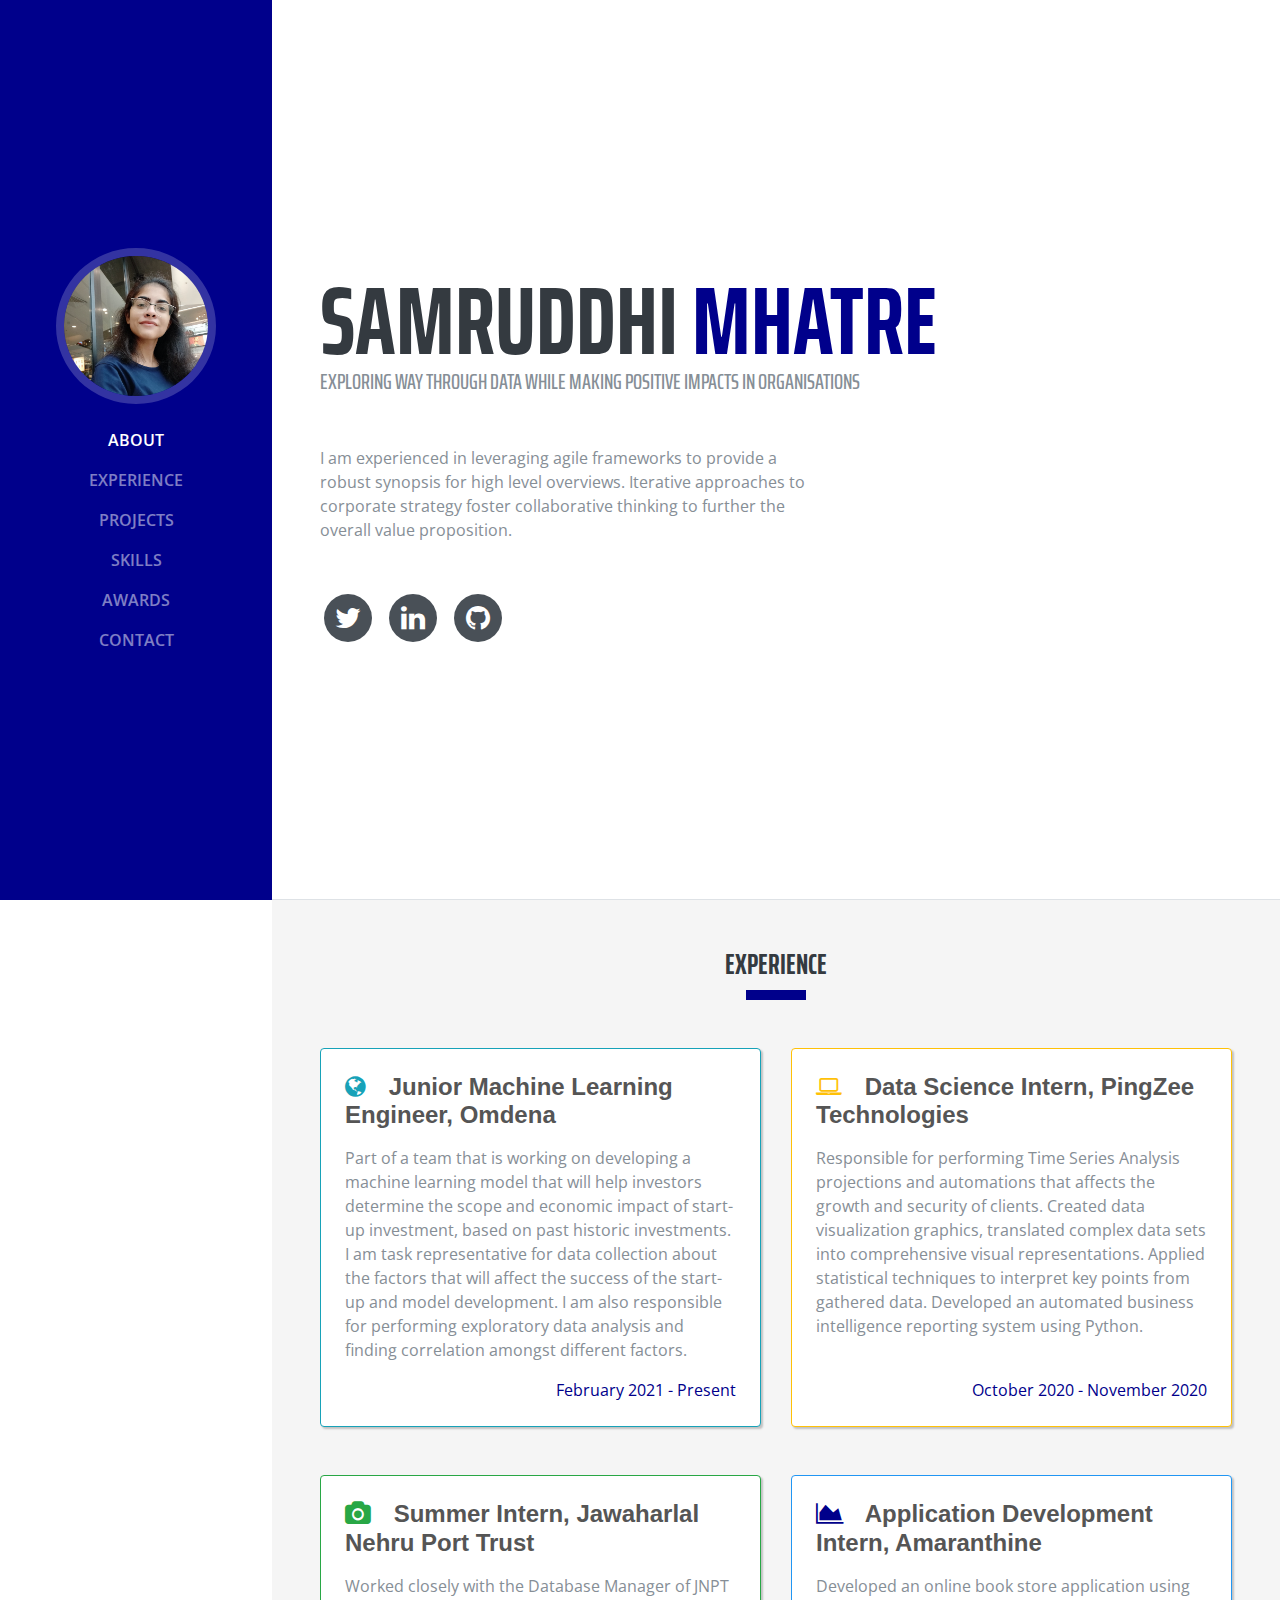
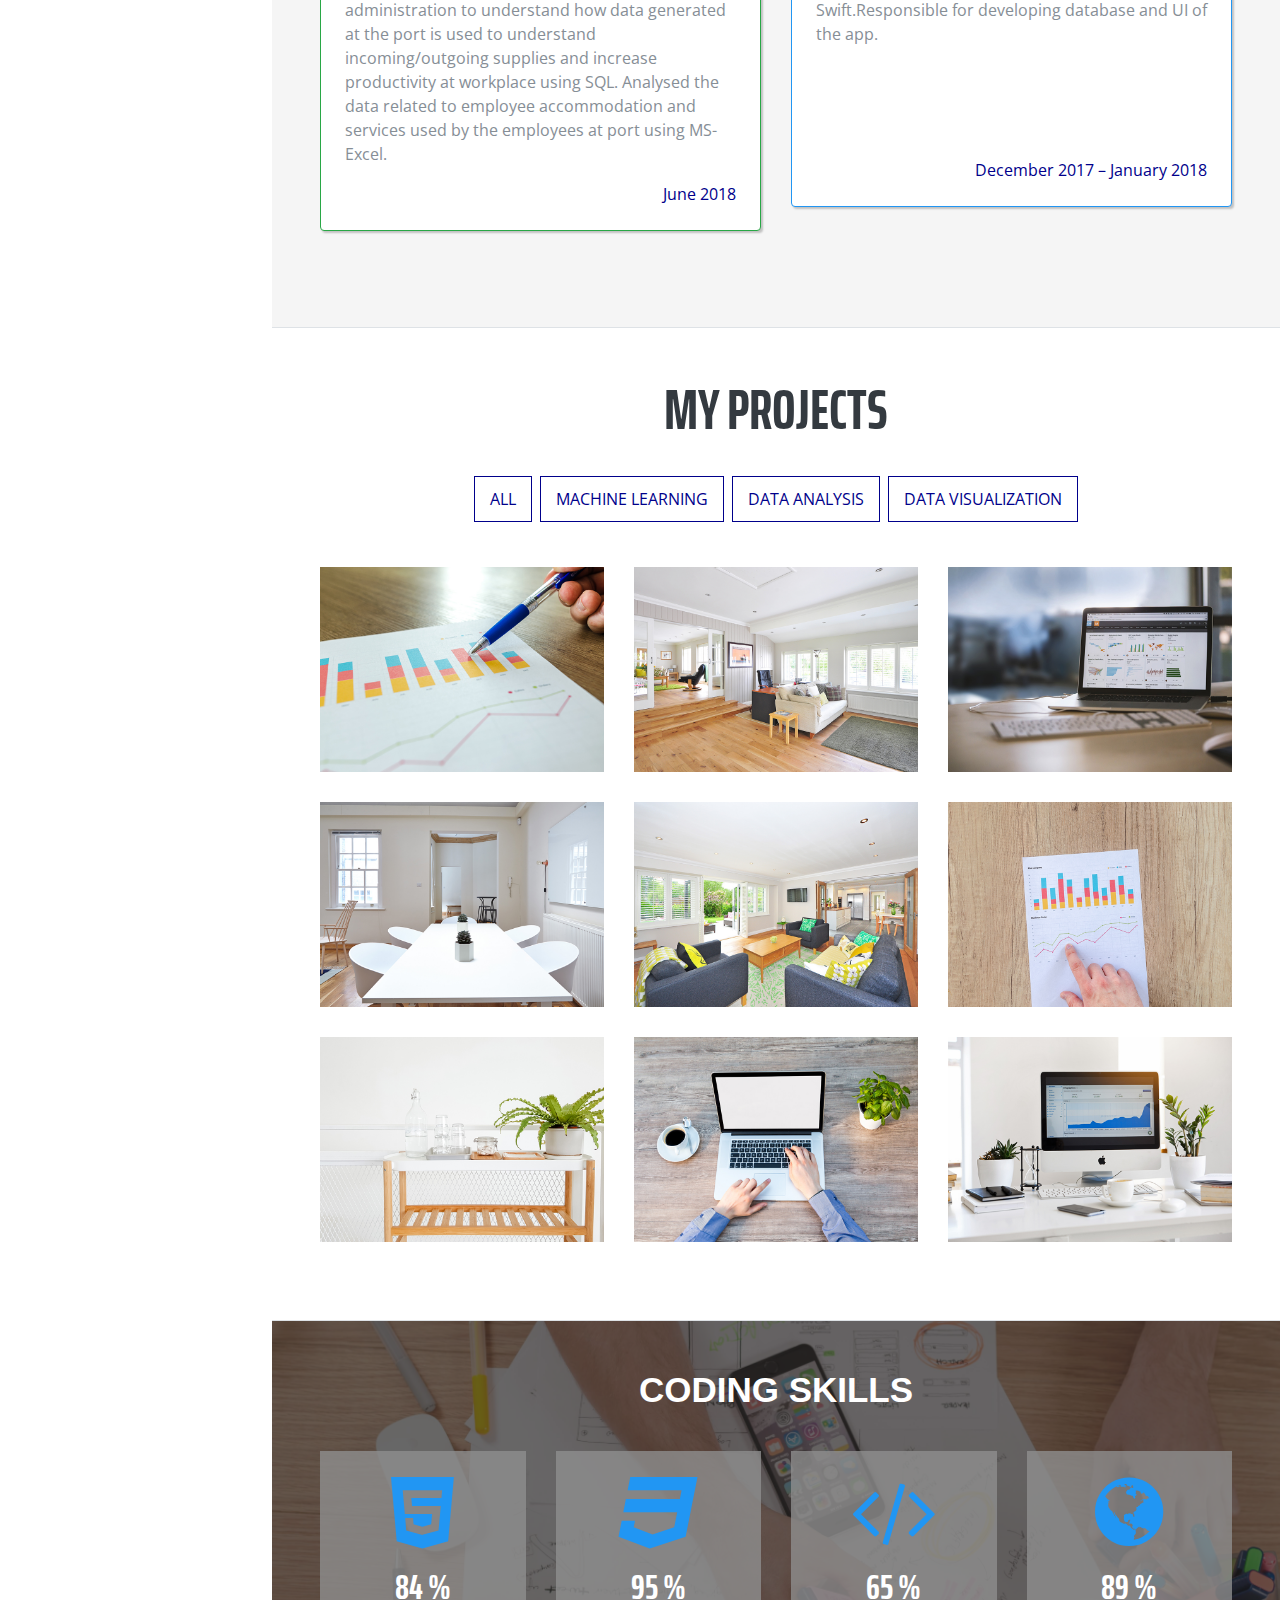
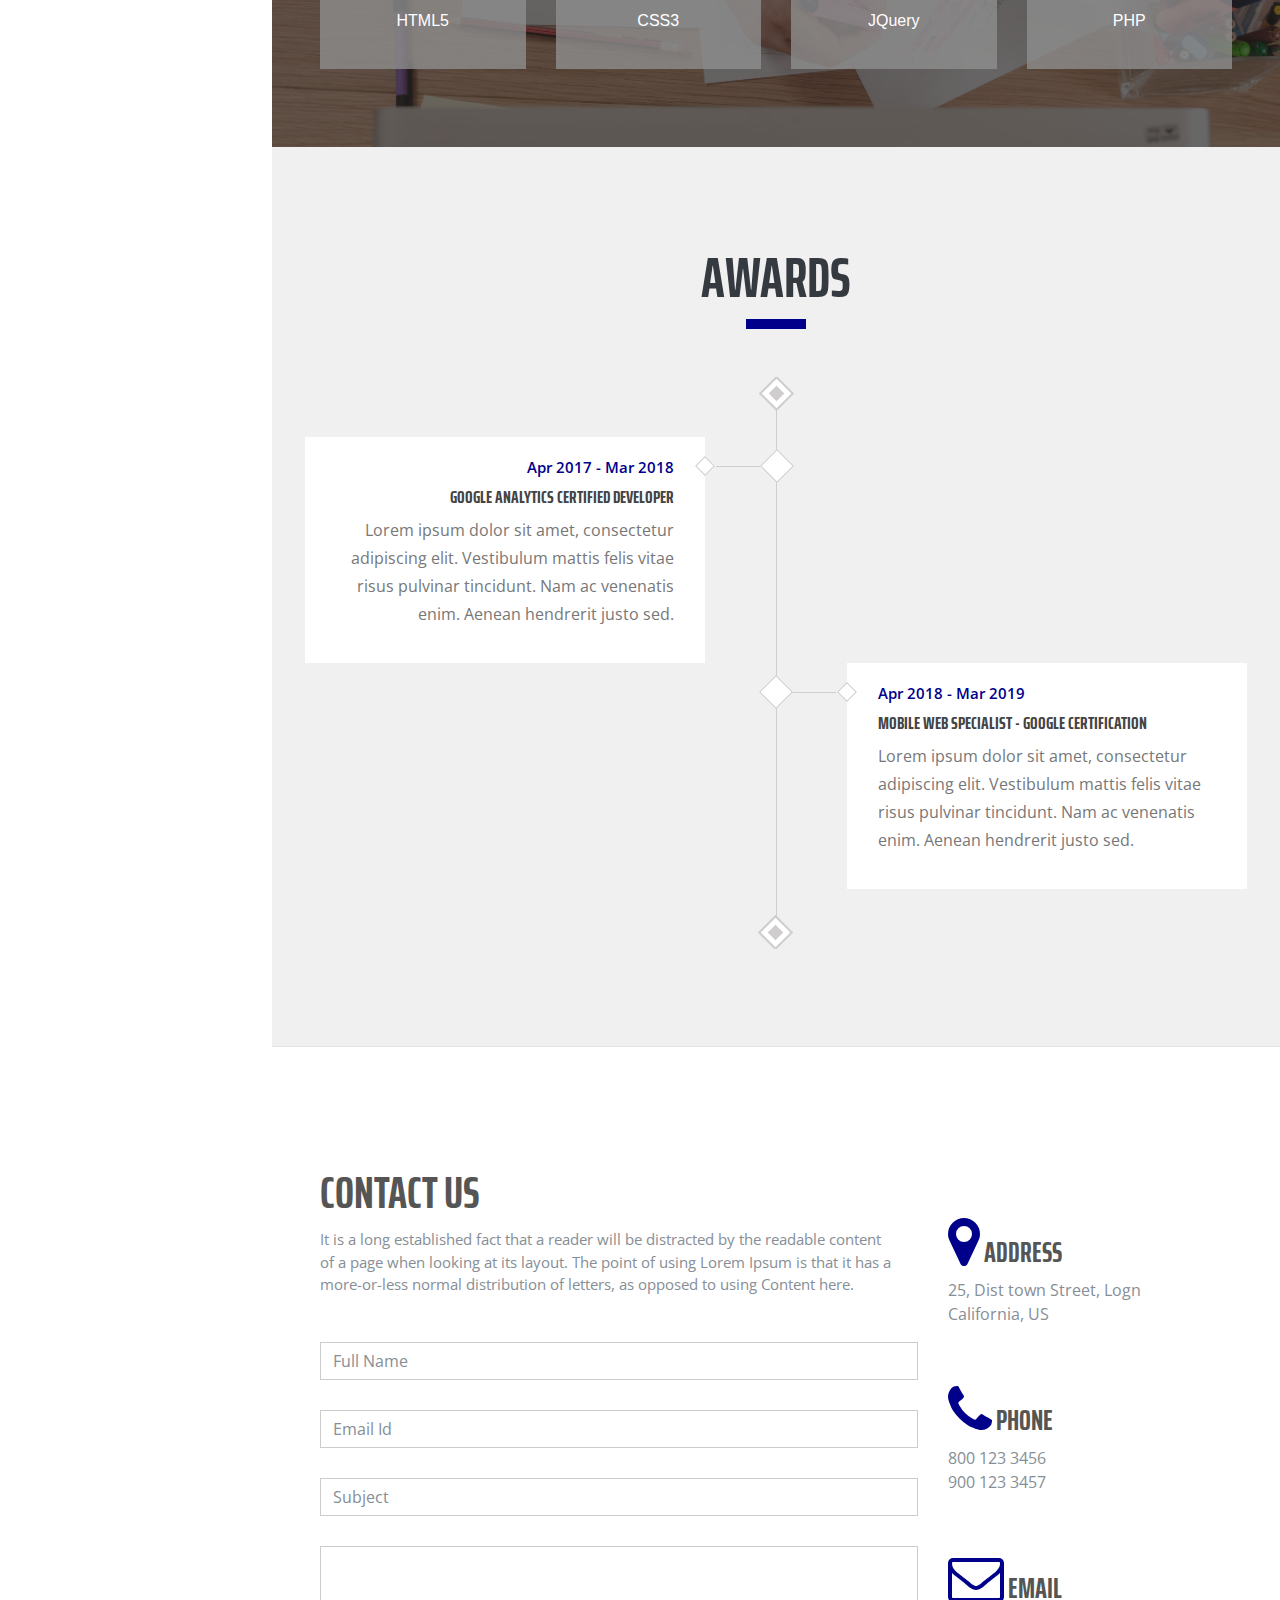
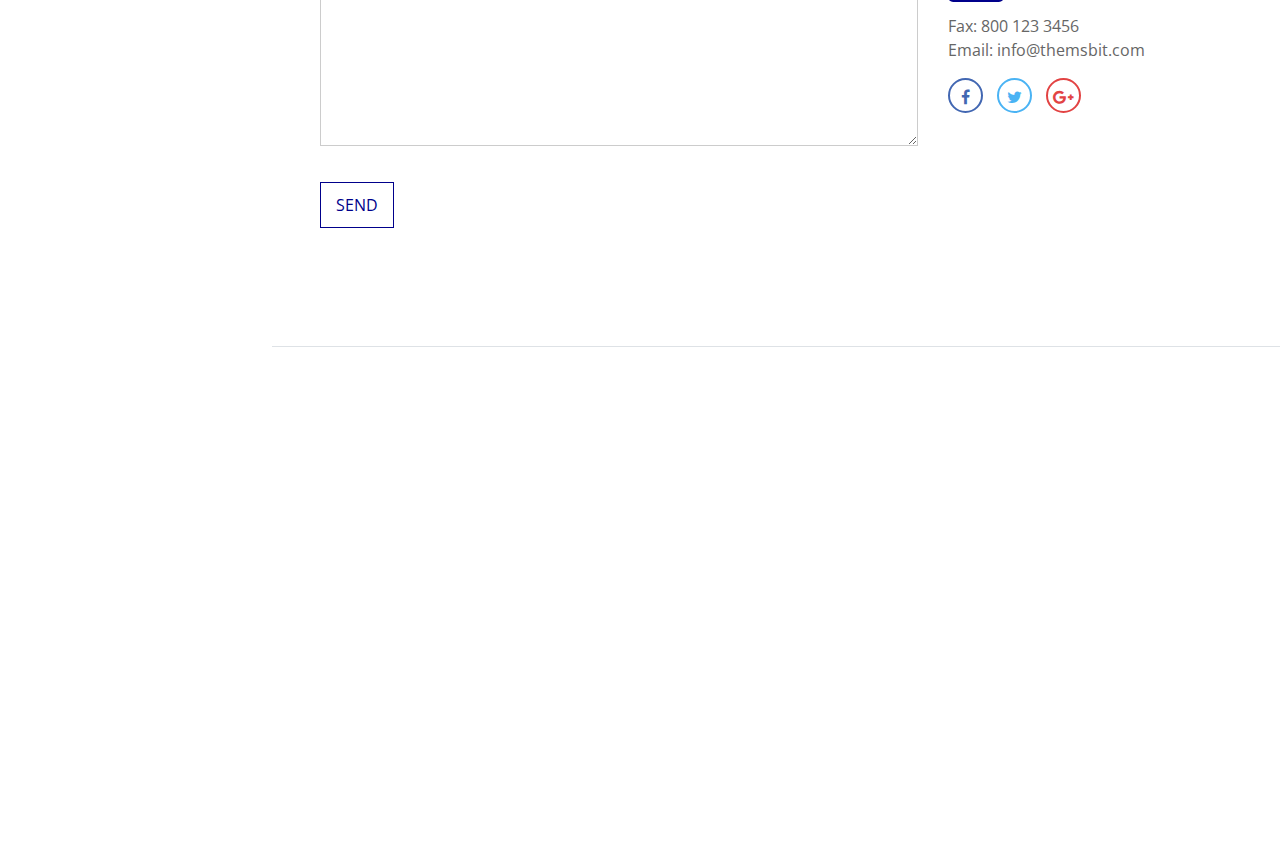
==== index.html @ 5229d9f8 "Update index.html" ====
<!--
author: Boostraptheme
author URL: https://boostraptheme.com
License: Creative Commons Attribution 4.0 Unported
License URL: https://creativecommons.org/licenses/by/4.0/
-->

<!DOCTYPE html>
<html lang="en">

<head>
    <meta charset="utf-8">
    <meta name="viewport" content="width=device-width, initial-scale=1, shrink-to-fit=no">
    <meta name="description" content="">
    <meta name="author" content="">

    <link rel="shortcut icon" href="img/favicon.ico">
    <title>Samruddhi Mhatre PortFolio</title>

    <!-- Global stylesheets -->
    <link href="css/bootstrap/bootstrap.min.css" rel="stylesheet">
    <link href="https://fonts.googleapis.com/css?family=Saira+Extra+Condensed:100,200,300,400,500,600,700,800,900" rel="stylesheet">
    <link href="https://fonts.googleapis.com/css?family=Open+Sans:300,300i,400,400i,600,600i,700,700i,800,800i" rel="stylesheet">
    <link href="font-awesome/css/font-awesome.min.css" rel="stylesheet">
    <link href="css/devicons/css/devicons.min.css" rel="stylesheet">
    <link href="css/simple-line-icons/css/simple-line-icons.css" rel="stylesheet">
    <link href="css/style.css" rel="stylesheet">
</head>

<body id="page-top">
    
    <nav class="navbar navbar-expand-lg navbar-dark bg-primary fixed-top" id="sideNav">
      <a class="navbar-brand js-scroll-trigger" href="#page-top">
        <span class="d-block d-lg-none  mx-0 px-0"><img src="img/logo-white.png" alt="" class="img-fluid"></span>
        <span class="d-none d-lg-block">
          <img class="img-fluid img-profile rounded-circle mx-auto mb-2" src="img/profile.jpg" alt="">
        </span>
      </a>
        <button class="navbar-toggler" type="button" data-toggle="collapse" data-target="#navbarSupportedContent" aria-controls="navbarSupportedContent" aria-expanded="false" aria-label="Toggle navigation">
            <span class="navbar-toggler-icon"></span>
        </button>
        <div class="collapse navbar-collapse" id="navbarSupportedContent">
            <ul class="navbar-nav">
                <li class="nav-item">
                    <a class="nav-link js-scroll-trigger" href="#about">About</a>
                </li>
                <li class="nav-item">
                    <a class="nav-link js-scroll-trigger" href="#experience">Experience</a>
                </li>
                <li class="nav-item">
                    <a class="nav-link js-scroll-trigger" href="#portfolio">Projects</a>
                </li>
                <li class="nav-item">
                    <a class="nav-link js-scroll-trigger" href="#skills">Skills</a>
                </li>
                <li class="nav-item">
                    <a class="nav-link js-scroll-trigger" href="#awards">Awards</a>
                </li>
                <li class="nav-item">
                    <a class="nav-link js-scroll-trigger" href="#contact">Contact</a>
                </li>
            </ul>
        </div>
    </nav>

    <div class="container-fluid p-0">

    <!--====================================================
                        ABOUT
    ======================================================-->
      <section class="resume-section p-3 p-lg-5 d-flex d-column" id="about">
          <div class="my-auto" >
              <img src="img/logo-s.png" class="img-fluid mb-3" alt="">
              <h1 class="mb-0">Samruddhi
                <span class="text-primary">Mhatre</span>
              </h1>
              <div class="subheading mb-5">Exploring way through data while making positive impacts in organisations 
                  <!-- <a href="#">THEMSBIT</a> -->
              </div>
              <p class="mb-5" style="max-width: 500px;" >I am experienced in leveraging agile frameworks to provide a robust synopsis for high level overviews. Iterative approaches to corporate strategy foster collaborative thinking to further the overall value proposition.</p>
              <ul class="list-inline list-social-icons mb-0">
                  <!-- <li class="list-inline-item">
                      <a href="#">
                  <span class="fa-stack fa-lg">
                    <i class="fa fa-circle fa-stack-2x"></i>
                    <i class="fa fa-facebook fa-stack-1x fa-inverse"></i>
                  </span>
                </a>
                  </li> -->
                  <li class="list-inline-item">
                      <a href="https://twitter.com/Samruddhi0911">
                  <span class="fa-stack fa-lg">
                    <i class="fa fa-circle fa-stack-2x"></i>
                    <i class="fa fa-twitter fa-stack-1x fa-inverse"></i>
                  </span>
                </a>
                  </li>
                  <li class="list-inline-item">
                      <a href="https://www.linkedin.com/in/samruddhi-mhatre/">
                  <span class="fa-stack fa-lg">
                    <i class="fa fa-circle fa-stack-2x"></i>
                    <i class="fa fa-linkedin fa-stack-1x fa-inverse"></i>
                  </span>
                </a>
                  </li>
                  <li class="list-inline-item">
                      <a href="https://github.com/SamruddhiMhatre">
                  <span class="fa-stack fa-lg">
                    <i class="fa fa-circle fa-stack-2x"></i>
                    <i class="fa fa-github fa-stack-1x fa-inverse"></i>
                  </span>
                </a>
                  </li>
              </ul>
          </div>
      </section>

    <!--====================================================
                        EXPERIENCE
    ======================================================-->      
      <section class="resume-section p-3 p-lg-5 " id="experience">
          <div class="row my-auto">
              <div class="col-12">
                <h3 class="  text-center">Experience</h3>
                <div class="mb-5 heading-border"></div>
              </div>
              <div class="resume-item col-md-6 col-sm-12 " > 
                <div class="card mx-0 p-4 mb-5" style="border-color: #17a2b8; box-shadow: 2px 2px 2px rgba(0, 0, 0, 0.21);">
                  <div class=" resume-content mr-auto">
                      <h4 class="mb-3"><i class="fa fa-globe mr-3 text-info"></i> Junior Machine Learning Engineer, Omdena</h4>
                      <p>Part of a team that is working on developing a machine learning model that will help investors determine the scope and economic impact of start-up investment, based on past historic investments. I am task representative for data collection about the factors that will affect the success of the start-up and model development. I am also responsible for performing exploratory data analysis and finding correlation amongst different factors.</p>
                  </div>
                  <div class="resume-date text-md-right">
                      <span class="text-primary">February 2021 - Present</span>
                  </div>
                </div>  
              </div>
              <div class="resume-item col-md-6 col-sm-12">
                <div class="card mx-0 p-4 mb-5" style="border-color: #ffc107; box-shadow: 2px 2px 2px rgba(0, 0, 0, 0.21);">
                  <div class="resume-content mr-auto">
                      <h4 class="mb-3"><i class="fa fa-laptop mr-3 text-warning"></i>  Data Science Intern, PingZee Technologies</h4>
                      <p>Responsible for performing Time Series Analysis projections and automations that affects the growth and security of clients. Created data visualization graphics, translated complex data sets into comprehensive visual representations. Applied statistical techniques to interpret key points from gathered data. Developed an automated business intelligence reporting system using Python.
                      <br><br>
</p>
                  </div>
                  <div class="resume-date text-md-right">
                      <span class="text-primary">October 2020 - November 2020</span>
                  </div>
                </div>  
              </div>
              <div class="resume-item col-md-6 col-sm-12">
                <div class="card mx-0 p-4 mb-5" style="border-color: #28a745; box-shadow: 2px 2px 2px rgba(0, 0, 0, 0.21);">
                  <div class="resume-content mr-auto">
                      <h4 class="mb-3"><i class="fa fa-camera mr-3 text-success"></i> Summer Intern, Jawaharlal Nehru Port Trust</h4>
                      <p>Worked closely with the Database Manager of JNPT administration to understand how data generated at the port is used to understand incoming/outgoing supplies and increase productivity at workplace using SQL. Analysed the data related to employee accommodation and services used by the employees at port using MS- Excel.</p>
                  </div>
                  <div class="resume-date text-md-right">
                      <span class="text-primary">June 2018</span>
                  </div>
                </div>  
              </div>
              <div class="resume-item col-md-6 col-sm-12">
                <div class="card mx-0 p-4 mb-5" style="border-color: #2196f3; box-shadow: 2px 2px 2px rgba(0, 0, 0, 0.21);">
                  <div class="resume-content mr-auto">
                      <h4 class="mb-3"><i class="fa fa-area-chart mr-3 text-primary"></i> Application Development Intern, Amaranthine</h4>
                      <p>Developed an online book store application using Swift.Responsible for developing database and UI of the app. <br><br><br><br><br></p>
                  </div>
                  <div class="resume-date text-md-right">
                      <span class="text-primary">December 2017 – January 2018</span>
                  </div>
                </div>  
              </div>
          </div>
      </section>

    <!--====================================================
                        PORTFOLIO
    ======================================================-->      
      <section class="resume-section p-3 p-lg-5 d-flex flex-column" id="portfolio"> 
          <div class="row my-auto">
              <div class="col-12">
                <h2 class="  text-center">My Projects</h2>
                <!-- <div class="mb-5 heading-border"></div> -->
              </div>
              <div class="col-md-12">
                <div class="port-head-cont">
                  <button class="btn btn-general btn-green filter-b" data-filter="all">All</button>
                  <button class="btn btn-general btn-green filter-b" data-filter="consulting">Machine Learning</button>
                  <button class="btn btn-general btn-green filter-b" data-filter="finance">Data Analysis</button>
                  <button class="btn btn-general btn-green filter-b" data-filter="marketing">Data Visualization</button> 
                </div>
              </div>
          </div>
          <div class="row my-auto">
              <div class="col-sm-4 portfolio-item filter finance">
                  <a class="portfolio-link" href="#portfolioModal4" data-toggle="modal">
                      <div class="caption-port">
                          <div class="caption-port-content">
                              <i class="fa fa-search-plus fa-3x"></i>
                          </div>
                      </div>
                      <img class="img-fluid" src="img/portfolio/p-4.jpg" alt="">
                  </a>
              </div>
              <div class="col-sm-4 portfolio-item filter marketing">
                  <a class="portfolio-link" href="#portfolioModal5" data-toggle="modal">
                      <div class="caption-port">
                          <div class="caption-port-content">
                              <i class="fa fa-search-plus fa-3x"></i>
                          </div>
                      </div>
                      <img class="img-fluid" src="img/portfolio/p-5.jpg" alt="">
                  </a>
              </div>
              <div class="col-sm-4 portfolio-item filter consulting">
                  <a class="portfolio-link" href="#portfolioModal6" data-toggle="modal">
                      <div class="caption-port">
                          <div class="caption-port-content">
                              <i class="fa fa-search-plus fa-3x"></i>
                          </div>
                      </div>
                      <img class="img-fluid" src="img/portfolio/p-6.jpg" alt="">
                  </a>
              </div>              
              <div class="col-sm-4 portfolio-item filter consulting">
                  <a class="portfolio-link" href="#portfolioModal7" data-toggle="modal">
                      <div class="caption-port">
                          <div class="caption-port-content">
                              <i class="fa fa-search-plus fa-3x"></i>
                          </div>
                      </div>
                      <img class="img-fluid" src="img/portfolio/p-7.jpg" alt="">
                  </a>
              </div>
              <div class="col-sm-4 portfolio-item filter consulting">
                  <a class="portfolio-link" href="#portfolioModal8" data-toggle="modal">
                      <div class="caption-port">
                          <div class="caption-port-content">
                              <i class="fa fa-search-plus fa-3x"></i>
                          </div>
                      </div>
                      <img class="img-fluid" src="img/portfolio/p-8.jpg" alt="">
                  </a>
              </div>
              <div class="col-sm-4 portfolio-item filter finance">
                  <a class="portfolio-link" href="#portfolioModal9" data-toggle="modal">
                      <div class="caption-port">
                          <div class="caption-port-content">
                              <i class="fa fa-search-plus fa-3x"></i>
                          </div>
                      </div>
                      <img class="img-fluid" src="img/portfolio/p-9.jpg" alt="">
                  </a>
              </div>              
              <div class="col-sm-4 portfolio-item filter marketing">
                  <a class="portfolio-link" href="#portfolioModal1" data-toggle="modal">
                      <div class="caption-port">
                          <div class="caption-port-content">
                              <i class="fa fa-search-plus fa-3x"></i>
                          </div>
                      </div>
                      <img class="img-fluid" src="img/portfolio/p-1.jpg" alt="">
                  </a>
              </div>
              <div class="col-sm-4 portfolio-item filter marketing">
                  <a class="portfolio-link" href="#portfolioModal2" data-toggle="modal">
                      <div class="caption-port">
                          <div class="caption-port-content">
                              <i class="fa fa-search-plus fa-3x"></i>
                          </div>
                      </div>
                      <img class="img-fluid" src="img/portfolio/p-2.jpg" alt="">
                  </a>
              </div>
              <div class="col-sm-4 portfolio-item filter finance">
                  <a class="portfolio-link" href="#portfolioModal3" data-toggle="modal">
                      <div class="caption-port">
                          <div class="caption-port-content">
                              <i class="fa fa-search-plus fa-3x"></i>
                          </div>
                      </div>
                      <img class="img-fluid" src="img/portfolio/p-3.jpg" alt="">
                  </a>
              </div> 
          </div>
      </section>

    <!--====================================================
                        SKILLS
    ======================================================-->       
      <section class=" d-flex flex-column" id="skills">
         <div class="p-lg-5 p-3 skill-cover">
          <h3 class="text-center text-white">Coding Skills</h3>
          <div class="row text-center my-auto "> 
              <div class="col-md-3 col-sm-6">
                  <div class="skill-item">
                      <i class="fa fa-html5 fa-5x"></i>
                      <h2><span class="counter"> 84 </span><span>%</span></h2>
                      <p>HTML5</p>
                  </div>
              </div>
              <div class="col-md-3 col-sm-6">
                  <div class="skill-item">
                      <i class="fa fa-css3 fa-5x"></i>
                      <h2><span class="counter"> 95 </span><span>%</span></h2>
                      <p>CSS3</p>
                  </div>
              </div>
              <div class="col-md-3 col-sm-6">
                  <div class="skill-item">
                      <i class="fa fa-code fa-5x"></i>
                      <h2><span class="counter"> 65 </span><span>%</span></h2>
                      <p>JQuery</p>
                  </div>
              </div>
              <div class="col-md-3 col-sm-6">
                  <div class="skill-item">
                      <i class="fa fa-globe fa-5x"></i>
                      <h2><span class="counter"> 89 </span><span>%</span></h2>
                      <p>PHP</p>
                  </div>
              </div>
          </div>
         </div> 
      </section>

    <!--====================================================
                           AWARDS
    ======================================================-->       
      <section class="resume-section p-3 p-lg-5 d-flex flex-column" id="awards">
          <div class="row my-auto">
              <div class="col-12">
                <h2 class="  text-center">Awards</h2>
                <div class="mb-5 heading-border"></div>
              </div> 
              <div class="main-award" id="award-box">
                  <div class="award">
                      <div class="award-icon"></div>
                      <div class="award-content">
                          <span class="date">Apr 2017 - Mar 2018</span>
                          <h5 class="title">Google Analytics Certified Developer</h5>
                          <p class="description">
                              Lorem ipsum dolor sit amet, consectetur adipiscing elit. Vestibulum mattis felis vitae risus pulvinar tincidunt. Nam ac venenatis enim. Aenean hendrerit justo sed.
                          </p>
                      </div>
                  </div>
                  <div class="award">
                      <div class="award-icon"></div>
                      <div class="award-content">
                          <span class="date">Apr 2018 - Mar 2019</span>
                          <h5 class="title">Mobile Web Specialist - Google Certification</h5>
                          <p class="description">
                              Lorem ipsum dolor sit amet, consectetur adipiscing elit. Vestibulum mattis felis vitae risus pulvinar tincidunt. Nam ac venenatis enim. Aenean hendrerit justo sed.
                          </p>
                      </div>
                  </div>
              </div>
          </div>
      </section> 

    <!--====================================================
                          CONTACT
    ======================================================-->       
      <section class="resume-section p-3 p-lg-5 d-flex flex-column">
          <div class="row my-auto" id="contact"> 
            <div class="col-md-8">
              <div class="contact-cont">
                <h3>CONTACT Us</h3>
                <div class="heading-border-light"></div>
                <p>It is a long established fact that a reader will be distracted by the readable content of a page when looking at its layout. The point of using Lorem Ipsum is that it has a more-or-less normal distribution of letters, as opposed to using Content here.</p>
              </div>   
              <div class="row con-form">
                <div class="col-md-12">
                  <input type="text" name="full-name" placeholder="Full Name" class="form-control">
                </div>
                <div class="col-md-12">
                  <input type="text" name="email" placeholder="Email Id" class="form-control">
                </div>
                <div class="col-md-12">
                  <input type="text" name="subject" placeholder="Subject" class="form-control">
                </div>
                <div class="col-md-12"><textarea name="" id=""></textarea></div>
                <div class="col-md-12 sub-but"><button class="btn btn-general btn-white" role="button">Send</button></div>
              </div>
            </div>
            <div class="col-md-4 col-sm-12 mt-5"> 
              <div class="contact-cont2"> 
                <div class="contact-add contact-box-desc">
                  <h3><i class="fa fa-map-marker cl-atlantis fa-2x"></i> Address</h3>
                  <p>25, Dist town Street, Logn <br>
                  California, US <br></p>
                </div>
                <div class="contact-phone contact-side-desc contact-box-desc">
                  <h3><i class="fa fa-phone cl-atlantis fa-2x"></i> Phone</h3>
                  <p>800 123 3456 <br>900 123 3457</p>
                </div>
                <div class="contact-mail contact-side-desc contact-box-desc">
                  <h3><i class="fa fa-envelope-o cl-atlantis fa-2x"></i> Email</h3>
                <address class="address-details-f"> 
                  Fax: 800 123 3456 <br>
                  Email: <a href="mailto:info@themsbit.com" class="">info@themsbit.com</a>
                </address>
                <ul class="list-inline social-icon-f top-data">
                  <li><a href="#" target="_empty"><i class="fa top-social fa-facebook" style="color: #4267b2; border-color:#4267b2;"></i></a></li>
                  <li><a href="#" target="_empty"><i class="fa top-social fa-twitter" style="color: #4AB3F4; border-color:#4AB3F4;"></i></a></li>
                  <li><a href="#" target="_empty"><i class="fa top-social fa-google-plus" style="color: #e24343; border-color:#e24343;"></i></a></li> 
                </ul>
                </div>
              </div>
            </div> 
          </div>
      </section>

      <section class=" d-flex flex-column" id="maps">
        <div id="map">
          <div class="map-responsive">
             <iframe src="https://www.google.com/maps/embed?pb=!1m10!1m8!1m3!1d6030.418742494061!2d-111.34563870463673!3d26.01036670629853!3m2!1i1024!2i768!4f13.1!5e0!3m2!1ses-419!2smx!4v1471908546569" width="600" height="450" frameborder="0" style="border:0" allowfullscreen></iframe>
          </div>
        </div>
      </section>


    </div>

<!--====================================================
                    PORTFOLIO MODALS
======================================================-->
    <div class="portfolio-modal modal fade" id="portfolioModal1" tabindex="-1" role="dialog" aria-hidden="true" > <!-- data viz -->
      <div class="modal-dialog" role="document">
          <div class="modal-content">
              <div class="close-modal" data-dismiss="modal">
                  <div class="lr">
                      <div class="rl"></div>
                  </div>
              </div>
              <div class="container">
                  <div class="row">
                          <div class="modal-body">
                              <div class="title-bar">
                                <div class="col-md-12">
                                  <h2 class="text-center">Personalized Medicine Redefining Cancer Treatment</h2>
                                  <div class="heading-border"></div>
                                </div>
                              </div>
                              <div class="row">
                                <div class="col-md-6">
                                  <img class="img-fluid img-centered" src="img/portfolio/p-1.jpg" alt="">
                                </div>
                                <div class="col-md-6">
                                  <p>Trained a Machine Learning algorithm that uses expert- annotated knowledge base created by researchers that has manually annotated thousands of mutations as a baseline. Developed a system to automatically classify genetic variations and to correctly classify new mutation data after training the machine learning models on original dataset. This model is able to distinguish between driver (cancer-causing) and passenger (neutral) mutations. This system will speed up the time-consuming process of recognizing cancer cells and thus provide a personalized treatment. </p>
                                  <ul class="list-inline item-details">
                                      <li>
                                          <strong>
                                            <a href="https://github.com/SamruddhiMhatre/Personalized-Medicine-Redefining-Cancer-Treatment">Github Repository</a>
                                          </strong>
                                      </li>
                                      <li>
                                          <strong>
                                            <a>January 2020 – April 2020 </a>
                                          </strong>
                                      </li>
                                      <!-- <li>Service:
                                          <strong>
                                            <a href="#">Web Development</a>
                                          </strong>
                                      </li> -->
                                  </ul>
                                  <button class="btn btn-general btn-white" type="button" data-dismiss="modal">
                                      <i class="fa fa-times"></i> Close
                                  </button>
                              </div>
                            </div>
                          </div>
                  </div>
              </div>
          </div>
      </div>
    </div>
    <div class="portfolio-modal modal fade" id="portfolioModal2" tabindex="-1" role="dialog" aria-hidden="true"> <!-- data viz -->
        <div class="modal-dialog" role="document">
            <div class="modal-content">
                <div class="close-modal" data-dismiss="modal">
                    <div class="lr">
                        <div class="rl"></div>
                    </div>
                </div>
                <div class="container">
                <div class="row">
                        <div class="modal-body">
                            <div class="title-bar">
                              <div class="col-md-12">
                                <h2 class="text-center"> Sentiment Analysis - Twitter</h2>
                                <div class="heading-border"></div>
                              </div>
                            </div>
                            <div class="row">
                              <div class="col-md-6">
                                <img class="img-fluid img-centered" src="img/portfolio/p-2.jpg" alt="">
                              </div>
                              <div class="col-md-6">
                                <p>Given a tweet, a machine learning model, Logistic Regression was trained that classifies whether the message generated from the tweet is positive, negative or neutral, and for the messages conveying both positive and negative sentiment, whichever is the strongest should be chosen.</p>
                                <ul class="list-inline item-details">
                                    <li>
                                        <strong>
                                          <a href="https://github.com/SamruddhiMhatre/Sentiment-Analysis-of-Twitter-Tweets">Github Repository</a>
                                        </strong>
                                    </li>
                                    <li>
                                        <strong>
                                          <a>January 2019 - April 2020</a>
                                        </strong>
                                    </li>
                                   <!--  <li>Service:
                                        <strong>
                                          <a href="#">Web Development</a>
                                        </strong>
                                    </li> -->
                                </ul>
                                <button class="btn btn-general btn-white" type="button" data-dismiss="modal">
                                    <i class="fa fa-times"></i> Close
                                </button>
                            </div>
                          </div>
                        </div>
                </div>
            </div>
            </div>
        </div>
    </div>
    <div class="portfolio-modal modal fade" id="portfolioModal3" tabindex="-1" role="dialog" aria-hidden="true"> <!-- data ana -->
        <div class="modal-dialog" role="document">
            <div class="modal-content">
                <div class="close-modal" data-dismiss="modal">
                    <div class="lr">
                        <div class="rl"></div>
                    </div>
                </div>
                <div class="container">
                <div class="row">
                        <div class="modal-body">
                            <div class="title-bar">
                              <div class="col-md-12">
                                <h2 class="text-center">Sales Forecasting</h2>
                                <div class="heading-border"></div>
                              </div>
                            </div>
                            <div class="row">
                              <div class="col-md-6">
                                <img class="img-fluid img-centered" src="img/portfolio/p-3.jpg" alt="">
                              </div>
                              <div class="col-md-6">
                                <p>Our new Project every processes had become fragmented; meaning quality and service were inconsistent. This lack of standardization was adversely impacting operating costs, productivity and customer satisfaction. For several years now Payfast has worked strategically with innovations as a means of developing new solutions, products and services. In line with this vision, Success was approached to find new payments solutions to offer Payfast customers on their website, including open invoice and partial payments options.</p>
                                <ul class="list-inline item-details">
                                    <li>Client:
                                        <strong>
                                          <a href="#">Techs Soft</a>
                                        </strong>
                                    </li>
                                    <li>Date:
                                        <strong>
                                          <a href="#">April 2018</a>
                                        </strong>
                                    </li>
                                   <!--  <li>Service:
                                        <strong>
                                          <a href="#">Web Development</a>
                                        </strong>
                                    </li> -->
                                </ul>
                                <button class="btn btn-general btn-white" type="button" data-dismiss="modal">
                                    <i class="fa fa-times"></i> Close
                                </button>
                              </div>
                          </div>
                        </div>
                </div>
            </div>
            </div>
        </div>
    </div>
    <div class="portfolio-modal modal fade" id="portfolioModal4" tabindex="-1" role="dialog" aria-hidden="true"> <!-- data ana - 1 -->
        <div class="modal-dialog" role="document">
            <div class="modal-content">
                <div class="close-modal" data-dismiss="modal">
                    <div class="lr">
                        <div class="rl"></div>
                    </div>
                </div>
                <div class="container">
                <div class="row">
                        <div class="modal-body">
                            <div class="title-bar">
                              <div class="col-md-12">
                                <h2 class="text-center">Sales Forecasting and Exploratory Data Analysis (Time Series Forecasting)</h2>
                                <div class="heading-border"></div>
                              </div>
                            </div>
                            <div class="row">
                              <div class="col-md-6">
                                <img class="img-fluid img-centered" src="img/portfolio/p-4.jpg" alt="">
                              </div>
                              <div class="col-md-6">
                                <p>Performed exploratory data analysis on a super store’s data to gain useful insights about the store’s sales. Visualization tools like Matplotlib, Seaborn and Plotly were used to display the information obtained by Performing EDA. Trained a time series analysis model, SARIMA using the pre-processed data to predict the future sales of the store.</p>
                                <ul class="list-inline item-details">
                                    <li>
                                        <strong>
                                          <a href="https://github.com/SamruddhiMhatre/Sales-Forecasting-of-a-Superstore">Github Repository</a>
                                        </strong>
                                    </li>
                                    <li>
                                        <strong>
                                          <a>August 2020 - September 2020</a>
                                        </strong>
                                    </li>
                                   <!--  <li>Service:
                                        <strong>
                                          <a href="#">Web Development</a>
                                        </strong>
                                    </li> -->
                                </ul>
                                <button class="btn btn-general btn-white" type="button" data-dismiss="modal">
                                    <i class="fa fa-times"></i> Close
                                </button>
                              </div>
                          </div>
                        </div>
                </div>
            </div>
            </div>
        </div>
    </div>
    <div class="portfolio-modal modal fade" id="portfolioModal5" tabindex="-1" role="dialog" aria-hidden="true"> <!-- data viz - 1 -->
        <div class="modal-dialog" role="document">
            <div class="modal-content">
                <div class="close-modal" data-dismiss="modal">
                    <div class="lr">
                        <div class="rl"></div>
                    </div>
                </div>
                <div class="container">
                <div class="row">
                        <div class="modal-body">
                            <div class="title-bar">
                              <div class="col-md-12">
                                <h2 class="text-center">OML</h2>
                                <div class="heading-border"></div>
                              </div>
                            </div>
                            <div class="row">
                              <div class="col-md-6">
                                <img class="img-fluid img-centered" src="img/portfolio/p-5.jpg" alt="">
                              </div>
                              <div class="col-md-6">
                                <p>Our new Project every processes had become fragmented; meaning quality and service were inconsistent. This lack of standardization was adversely impacting operating costs, productivity and customer satisfaction. For several years now Payfast has worked strategically with innovations as a means of developing new solutions, products and services. In line with this vision, Success was approached to find new payments solutions to offer Payfast customers on their website, including open invoice and partial payments options.</p>
                                <ul class="list-inline item-details">
                                    <li>Client:
                                        <strong>
                                          <a href="#">Techs Soft</a>
                                        </strong>
                                    </li>
                                    <li>Date:
                                        <strong>
                                          <a href="#">April 2018</a>
                                        </strong>
                                    </li>
                                    <!-- <li>Service:
                                        <strong>
                                          <a href="#">Web Development</a>
                                        </strong>
                                    </li> -->
                                </ul>
                                <button class="btn btn-general btn-white" type="button" data-dismiss="modal">
                                    <i class="fa fa-times"></i> Close
                                </button>
                            </div>
                          </div>
                        </div>
                </div>
            </div>
            </div>
        </div>
    </div>
    <div class="portfolio-modal modal fade" id="portfolioModal6" tabindex="-1" role="dialog" aria-hidden="true">  <!-- ML - 1 -->
        <div class="modal-dialog" role="document">
            <div class="modal-content">
                <div class="close-modal" data-dismiss="modal">
                    <div class="lr">
                        <div class="rl"></div>
                    </div>
                </div>
                <div class="container">
                <div class="row">
                        <div class="modal-body">
                            <div class="title-bar">
                              <div class="col-md-12">
                                <h3 class="text-center">Sales Forecasting and Exploratory Data Analysis - Time Series</h3>
                                <div class="heading-border"></div>
                              </div>
                            </div>
                            <div class="row">
                              <div class="col-md-6">
                                <img class="img-fluid img-centered" src="img/portfolio/p-6.jpg" alt="">
                              </div>
                              <div class="col-md-6">
                                <p>Performed exploratory data analysis on a super store’s data to gain useful insights about the store’s sales. Visualization tools like Matplotlib, Seaborn and Plotly were used to display the information obtained by Performing EDA. Trained a time series analysis model, SARIMA using the pre-processed data to predict the future sales of the store. </p>
                                <ul class="list-inline item-details">
                                    <li>
                                        <strong>
                                          <a href="https://github.com/SamruddhiMhatre/Sales-Forecasting-of-a-Superstore">Github Repository</a>
                                        </strong>
                                    </li>
                                    <li>
                                        <strong>
                                          <a>August 2020 - September 2020</a>
                                        </strong>
                                    </li>
                                   <!--  <li>Service:
                                        <strong>
                                          <a href="#">Web Development</a>
                                        </strong>
                                    </li> -->
                                </ul>
                                <button class="btn btn-general btn-white" type="button" data-dismiss="modal">
                                    <i class="fa fa-times"></i> Close
                                </button>
                            </div>
                          </div>
                        </div>
                </div>
            </div>
            </div>
        </div>
    </div>    
    <div class="portfolio-modal modal fade" id="portfolioModal7" tabindex="-1" role="dialog" aria-hidden="true"> <!-- ML - 2 -->
        <div class="modal-dialog" role="document">
            <div class="modal-content">
                <div class="close-modal" data-dismiss="modal">
                    <div class="lr">
                        <div class="rl"></div>
                    </div>
                </div>
                <div class="container">
                <div class="row">
                        <div class="modal-body">
                            <div class="title-bar">
                              <div class="col-md-12">
                                <h3 class="text-center">Personalized Medicine Redefining Cancer Treatment</h3>
                                <div class="heading-border"></div>
                              </div>
                            </div>
                            <div class="row">
                              <div class="col-md-6">
                                <img class="img-fluid img-centered" src="img/portfolio/p-7.jpg" alt="">
                              </div>
                              <div class="col-md-6">
                                <p>Trained a Machine Learning algorithm that uses expert- annotated knowledge base created by researchers that has manually annotated thousands of mutations as a baseline. Developed a system to automatically classify genetic variations and to correctly classify new mutation data after training the machine learning models on original dataset. This model is able to distinguish between driver (cancer-causing) and passenger (neutral) mutations. This system will speed up the time-consuming process of recognizing cancer cells and thus provide a personalized treatment.</p>
                                <ul class="list-inline item-details">
                                    <li>
                                        <strong>
                                          <a href="https://github.com/SamruddhiMhatre/Personalized-Medicine-Redefining-Cancer-Treatment">Github Repository</a>
                                        </strong>
                                    </li>
                                    <li>Date:
                                        <strong>
                                          <a>January 2020 – April 2020</a>
                                        </strong>
                                    </li>
                                    <!-- <li>Service:
                                        <strong>
                                          <a href="#">Web Development</a>
                                        </strong>
                                    </li> -->
                                </ul>
                                <button class="btn btn-general btn-white" type="button" data-dismiss="modal">
                                    <i class="fa fa-times"></i> Close
                                </button>
                            </div>
                          </div>
                        </div>
                </div>
            </div>
            </div>
        </div>
    </div>
    <div class="portfolio-modal modal fade" id="portfolioModal8" tabindex="-1" role="dialog" aria-hidden="true"> <!-- ML - 3 -->
        <div class="modal-dialog" role="document">
            <div class="modal-content">
                <div class="close-modal" data-dismiss="modal">
                    <div class="lr">
                        <div class="rl"></div>
                    </div>
                </div>
                <div class="container">
                <div class="row">
                        <div class="modal-body">
                            <div class="title-bar">
                              <div class="col-md-12">
                                <h3 class="text-center">Sentiment Analysis - Twitter</h3>
                                <h2 class="text-center"></h2>
                                <div class="heading-border"></div>
                              </div>
                            </div>
                            <div class="row">
                              <div class="col-md-6">
                                <img class="img-fluid img-centered" src="img/portfolio/p-8.jpg" alt="">
                              </div>
                              <div class="col-md-6">
                                <p>Given a tweet, a machine learning model, Logistic Regression was trained that classifies whether the message generated from the tweet is positive, negative or neutral, and for the messages conveying both positive and negative sentiment, whichever is the strongest should be chosen.</p>
                                <ul class="list-inline item-details">
                                    <li>
                                        <strong>
                                          <a href="https://github.com/SamruddhiMhatre/Sentiment-Analysis-of-Twitter-Tweets">Github Repository</a>
                                        </strong>
                                    </li>
                                    <li>
                                        <strong>
                                          <a>January 2019 - April 2019</a>
                                        </strong>
                                    </li>
                                    <!-- <li>Service:
                                        <strong>
                                          <a href="#">Web Development</a>
                                        </strong>
                                    </li> -->
                                </ul>
                                <button class="btn btn-general btn-white" type="button" data-dismiss="modal">
                                    <i class="fa fa-times"></i> Close
                                </button>
                            </div>
                          </div>
                        </div>
                </div>
            </div>
            </div>
        </div>
    </div>
    <div class="portfolio-modal modal fade" id="portfolioModal9" tabindex="-1" role="dialog" aria-hidden="true">
        <div class="modal-dialog" role="document">
            <div class="modal-content">
                <div class="close-modal" data-dismiss="modal">
                    <div class="lr">
                        <div class="rl"></div>
                    </div>
                </div>
                <div class="container">
                <div class="row">
                        <div class="modal-body">
                            <div class="title-bar">
                              <div class="col-md-12">
                                <h2 class="text-center">Our Project</h2>
                                <div class="heading-border"></div>
                              </div>
                            </div>
                            <div class="row">
                              <div class="col-md-6">
                                <img class="img-fluid img-centered" src="img/portfolio/p-9.jpg" alt="">
                              </div>
                              <div class="col-md-6">
                                <p>Our new Project every processes had become fragmented; meaning quality and service were inconsistent. This lack of standardization was adversely impacting operating costs, productivity and customer satisfaction. For several years now Payfast has worked strategically with innovations as a means of developing new solutions, products and services. In line with this vision, Success was approached to find new payments solutions to offer Payfast customers on their website, including open invoice and partial payments options.</p>
                                <ul class="list-inline item-details">
                                    <li>Client:
                                        <strong>
                                          <a href="#">Techs Soft</a>
                                        </strong>
                                    </li>
                                    <li>Date:
                                        <strong>
                                          <a href="#">April 2018</a>
                                        </strong>
                                    </li>
                                    <li>Service:
                                        <strong>
                                          <a href="#">Web Development</a>
                                        </strong>
                                    </li>
                                </ul>
                                <button class="btn btn-general btn-white" type="button" data-dismiss="modal">
                                    <i class="fa fa-times"></i> Close
                                </button>
                            </div>
                          </div>
                        </div>
                </div>
            </div>
            </div>
        </div>
    </div>    


    <!-- Global javascript -->
    <script src="js/jquery/jquery.min.js"></script>
    <script src="js/bootstrap/bootstrap.bundle.min.js"></script>
    <script src="js/jquery-easing/jquery.easing.min.js"></script>
    <script src="js/counter/jquery.waypoints.min.js"></script>
    <script src="js/counter/jquery.counterup.min.js"></script>
    <script src="js/custom.js"></script>
    <script>
        $(document).ready(function(){

        $(".filter-b").click(function(){
            var value = $(this).attr('data-filter');
            if(value == "all")
            { 
                $('.filter').show('1000');
            }
            else
            { 
                $(".filter").not('.'+value).hide('3000');
                $('.filter').filter('.'+value).show('3000');
            }
        });
        
        if ($(".filter-b").removeClass("active")) {
          $(this).removeClass("active");
        }
        $(this).addClass("active");
        });

        // SKILLS
        $(function () {
            $('.counter').counterUp({
                delay: 10,
                time: 2000
            });

        });
    </script> 
</body>

</html>
---- css/devicons/css/devicons.min.css ----
/*!
 *  Devicons 1.8.0 made by Theodore Vorillas / http://vorillaz.com 
 */
@font-face{font-family:devicons;src:url(../fonts/devicons.eot?xqxft6);src:url(../fonts/devicons.eot?#iefixxqxft6) format("embedded-opentype"),url(../fonts/devicons.woff?xqxft6) format("woff"),url(../fonts/devicons.ttf?xqxft6) format("truetype"),url(../fonts/devicons.svg?xqxft6#devicons) format("svg");font-weight:400;font-style:normal}.devicons{font-family:devicons;speak:none;font-style:normal;font-weight:400;font-variant:normal;text-transform:none;line-height:1;-webkit-font-smoothing:antialiased;-moz-osx-font-smoothing:grayscale}.devicons-git:before{content:"\e602"}.devicons-git_compare:before{content:"\e628"}.devicons-git_branch:before{content:"\e625"}.devicons-git_commit:before{content:"\e629"}.devicons-git_pull_request:before{content:"\e626"}.devicons-git_merge:before{content:"\e627"}.devicons-bitbucket:before{content:"\e603"}.devicons-github_alt:before{content:"\e608"}.devicons-github_badge:before{content:"\e609"}.devicons-github:before{content:"\e60a"}.devicons-github_full:before{content:"\e617"}.devicons-java:before{content:"\e638"}.devicons-ruby:before{content:"\e639"}.devicons-scala:before{content:"\e637"}.devicons-python:before{content:"\e63c"}.devicons-go:before{content:"\e624"}.devicons-ruby_on_rails:before{content:"\e63b"}.devicons-django:before{content:"\e61d"}.devicons-markdown:before{content:"\e63e"}.devicons-php:before{content:"\e63d"}.devicons-mysql:before{content:"\e604"}.devicons-streamline:before{content:"\e605"}.devicons-database:before{content:"\e606"}.devicons-laravel:before{content:"\e63f"}.devicons-javascript:before{content:"\e64e"}.devicons-angular:before{content:"\e653"}.devicons-backbone:before{content:"\e652"}.devicons-coffeescript:before{content:"\e651"}.devicons-jquery:before{content:"\e650"}.devicons-modernizr:before{content:"\e620"}.devicons-jquery_ui:before{content:"\e654"}.devicons-ember:before{content:"\e61b"}.devicons-dojo:before{content:"\e61c"}.devicons-nodejs:before{content:"\e619"}.devicons-nodejs_small:before{content:"\e618"}.devicons-javascript_shield:before{content:"\e64f"}.devicons-bootstrap:before{content:"\e647"}.devicons-sass:before{content:"\e64b"}.devicons-css3_full:before{content:"\e64a"}.devicons-css3:before{content:"\e649"}.devicons-html5:before{content:"\e636"}.devicons-html5_multimedia:before{content:"\e632"}.devicons-html5_device_access:before{content:"\e633"}.devicons-html5_3d_effects:before{content:"\e635"}.devicons-html5_connectivity:before{content:"\e634"}.devicons-ghost_small:before{content:"\e614"}.devicons-ghost:before{content:"\e61f"}.devicons-magento:before{content:"\e640"}.devicons-joomla:before{content:"\e641"}.devicons-jekyll_small:before{content:"\e60d"}.devicons-drupal:before{content:"\e642"}.devicons-wordpress:before{content:"\e60b"}.devicons-grunt:before{content:"\e64c"}.devicons-bower:before{content:"\e64d"}.devicons-npm:before{content:"\e61e"}.devicons-yahoo_small:before{content:"\e62b"}.devicons-yahoo:before{content:"\e615"}.devicons-bing_small:before{content:"\e600"}.devicons-windows:before{content:"\e60f"}.devicons-linux:before{content:"\e612"}.devicons-ubuntu:before{content:"\e63a"}.devicons-android:before{content:"\e60e"}.devicons-apple:before{content:"\e611"}.devicons-appstore:before{content:"\e613"}.devicons-phonegap:before{content:"\e630"}.devicons-blackberry:before{content:"\e623"}.devicons-stackoverflow:before{content:"\e610"}.devicons-techcrunch:before{content:"\e62c"}.devicons-codrops:before{content:"\e62f"}.devicons-css_tricks:before{content:"\e601"}.devicons-smashing_magazine:before{content:"\e62d"}.devicons-netmagazine:before{content:"\e62e"}.devicons-codepen:before{content:"\e616"}.devicons-cssdeck:before{content:"\e62a"}.devicons-hackernews:before{content:"\e61a"}.devicons-dropbox:before{content:"\e607"}.devicons-google_drive:before{content:"\e631"}.devicons-visualstudio:before{content:"\e60c"}.devicons-unity_small:before{content:"\e621"}.devicons-raspberry_pi:before{content:"\e622"}.devicons-chrome:before{content:"\e643"}.devicons-ie:before{content:"\e644"}.devicons-firefox:before{content:"\e645"}.devicons-opera:before{content:"\e646"}.devicons-safari:before{content:"\e648"}.devicons-swift:before{content:"\e655"}.devicons-symfony:before{content:"\e656"}.devicons-symfony_badge:before{content:"\e657"}.devicons-less:before{content:"\e658"}.devicons-stylus:before{content:"\e659"}.devicons-trello:before{content:"\e65a"}.devicons-atlassian:before{content:"\e65b"}.devicons-jira:before{content:"\e65c"}.devicons-envato:before{content:"\e65d"}.devicons-snap_svg:before{content:"\e65e"}.devicons-raphael:before{content:"\e65f"}.devicons-google_analytics:before{content:"\e660"}.devicons-compass:before{content:"\e661"}.devicons-onedrive:before{content:"\e662"}.devicons-gulp:before{content:"\e663"}.devicons-atom:before{content:"\e664"}.devicons-cisco:before{content:"\e665"}.devicons-nancy:before{content:"\e666"}.devicons-clojure:before{content:"\e668"}.devicons-clojure_alt:before{content:"\e66a"}.devicons-perl:before{content:"\e669"}.devicons-celluloid:before{content:"\e66b"}.devicons-w3c:before{content:"\e66c"}.devicons-redis:before{content:"\e66d"}.devicons-postgresql:before{content:"\e66e"}.devicons-webplatform:before{content:"\e66f"}.devicons-jenkins:before{content:"\e667"}.devicons-requirejs:before{content:"\e670"}.devicons-opensource:before{content:"\e671"}.devicons-typo3:before{content:"\e672"}.devicons-uikit:before{content:"\e673"}.devicons-doctrine:before{content:"\e674"}.devicons-groovy:before{content:"\e675"}.devicons-nginx:before{content:"\e676"}.devicons-haskell:before{content:"\e677"}.devicons-zend:before{content:"\e678"}.devicons-gnu:before{content:"\e679"}.devicons-yeoman:before{content:"\e67a"}.devicons-heroku:before{content:"\e67b"}.devicons-debian:before{content:"\e67d"}.devicons-travis:before{content:"\e67e"}.devicons-dotnet:before{content:"\e67f"}.devicons-codeigniter:before{content:"\e680"}.devicons-javascript_badge:before{content:"\e681"}.devicons-yii:before{content:"\e682"}.devicons-msql_server:before{content:"\e67c"}.devicons-composer:before{content:"\e683"}.devicons-krakenjs_badge:before{content:"\e684"}.devicons-krakenjs:before{content:"\e685"}.devicons-mozilla:before{content:"\e686"}.devicons-firebase:before{content:"\e687"}.devicons-sizzlejs:before{content:"\e688"}.devicons-creativecommons:before{content:"\e689"}.devicons-creativecommons_badge:before{content:"\e68a"}.devicons-mitlicence:before{content:"\e68b"}.devicons-senchatouch:before{content:"\e68c"}.devicons-bugsense:before{content:"\e68d"}.devicons-extjs:before{content:"\e68e"}.devicons-mootools_badge:before{content:"\e68f"}.devicons-mootools:before{content:"\e690"}.devicons-ruby_rough:before{content:"\e691"}.devicons-komodo:before{content:"\e692"}.devicons-coda:before{content:"\e693"}.devicons-bintray:before{content:"\e694"}.devicons-terminal:before{content:"\e695"}.devicons-code:before{content:"\e696"}.devicons-responsive:before{content:"\e697"}.devicons-dart:before{content:"\e698"}.devicons-aptana:before{content:"\e699"}.devicons-mailchimp:before{content:"\e69a"}.devicons-netbeans:before{content:"\e69b"}.devicons-dreamweaver:before{content:"\e69c"}.devicons-brackets:before{content:"\e69d"}.devicons-eclipse:before{content:"\e69e"}.devicons-cloud9:before{content:"\e69f"}.devicons-scrum:before{content:"\e6a0"}.devicons-prolog:before{content:"\e6a1"}.devicons-terminal_badge:before{content:"\e6a2"}.devicons-code_badge:before{content:"\e6a3"}.devicons-mongodb:before{content:"\e6a4"}.devicons-meteor:before{content:"\e6a5"}.devicons-meteorfull:before{content:"\e6a6"}.devicons-fsharp:before{content:"\e6a7"}.devicons-rust:before{content:"\e6a8"}.devicons-ionic:before{content:"\e6a9"}.devicons-sublime:before{content:"\e6aa"}.devicons-appcelerator:before{content:"\e6ab"}.devicons-asterisk:before{content:"\e6ac"}.devicons-aws:before{content:"\e6ad"}.devicons-digital-ocean:before{content:"\e6ae"}.devicons-dlang:before{content:"\e6af"}.devicons-docker:before{content:"\e6b0"}.devicons-erlang:before{content:"\e6b1"}.devicons-google-cloud-platform:before{content:"\e6b2"}.devicons-grails:before{content:"\e6b3"}.devicons-illustrator:before{content:"\e6b4"}.devicons-intellij:before{content:"\e6b5"}.devicons-materializecss:before{content:"\e6b6"}.devicons-openshift:before{content:"\e6b7"}.devicons-photoshop:before{content:"\e6b8"}.devicons-rackspace:before{content:"\e6b9"}.devicons-react:before{content:"\e6ba"}.devicons-redhat:before{content:"\e6bb"}.devicons-scriptcs:before{content:"\e6bc"}.devicons-sqllite:before{content:"\e6c4"}.devicons-vim:before{content:"\e6c5"}
---- css/simple-line-icons/css/simple-line-icons.css ----
@font-face {
  font-family: 'simple-line-icons';
  src: url('../fonts/Simple-Line-Icons.eot?v=2.4.0');
  src: url('../fonts/Simple-Line-Icons.eot?v=2.4.0#iefix') format('embedded-opentype'), url('../fonts/Simple-Line-Icons.woff2?v=2.4.0') format('woff2'), url('../fonts/Simple-Line-Icons.ttf?v=2.4.0') format('truetype'), url('../fonts/Simple-Line-Icons.woff?v=2.4.0') format('woff'), url('../fonts/Simple-Line-Icons.svg?v=2.4.0#simple-line-icons') format('svg');
  font-weight: normal;
  font-style: normal;
}
/*
 Use the following CSS code if you want to have a class per icon.
 Instead of a list of all class selectors, you can use the generic [class*="icon-"] selector, but it's slower:
*/
.icon-user,
.icon-people,
.icon-user-female,
.icon-user-follow,
.icon-user-following,
.icon-user-unfollow,
.icon-login,
.icon-logout,
.icon-emotsmile,
.icon-phone,
.icon-call-end,
.icon-call-in,
.icon-call-out,
.icon-map,
.icon-location-pin,
.icon-direction,
.icon-directions,
.icon-compass,
.icon-layers,
.icon-menu,
.icon-list,
.icon-options-vertical,
.icon-options,
.icon-arrow-down,
.icon-arrow-left,
.icon-arrow-right,
.icon-arrow-up,
.icon-arrow-up-circle,
.icon-arrow-left-circle,
.icon-arrow-right-circle,
.icon-arrow-down-circle,
.icon-check,
.icon-clock,
.icon-plus,
.icon-minus,
.icon-close,
.icon-event,
.icon-exclamation,
.icon-organization,
.icon-trophy,
.icon-screen-smartphone,
.icon-screen-desktop,
.icon-plane,
.icon-notebook,
.icon-mustache,
.icon-mouse,
.icon-magnet,
.icon-energy,
.icon-disc,
.icon-cursor,
.icon-cursor-move,
.icon-crop,
.icon-chemistry,
.icon-speedometer,
.icon-shield,
.icon-screen-tablet,
.icon-magic-wand,
.icon-hourglass,
.icon-graduation,
.icon-ghost,
.icon-game-controller,
.icon-fire,
.icon-eyeglass,
.icon-envelope-open,
.icon-envelope-letter,
.icon-bell,
.icon-badge,
.icon-anchor,
.icon-wallet,
.icon-vector,
.icon-speech,
.icon-puzzle,
.icon-printer,
.icon-present,
.icon-playlist,
.icon-pin,
.icon-picture,
.icon-handbag,
.icon-globe-alt,
.icon-globe,
.icon-folder-alt,
.icon-folder,
.icon-film,
.icon-feed,
.icon-drop,
.icon-drawer,
.icon-docs,
.icon-doc,
.icon-diamond,
.icon-cup,
.icon-calculator,
.icon-bubbles,
.icon-briefcase,
.icon-book-open,
.icon-basket-loaded,
.icon-basket,
.icon-bag,
.icon-action-undo,
.icon-action-redo,
.icon-wrench,
.icon-umbrella,
.icon-trash,
.icon-tag,
.icon-support,
.icon-frame,
.icon-size-fullscreen,
.icon-size-actual,
.icon-shuffle,
.icon-share-alt,
.icon-share,
.icon-rocket,
.icon-question,
.icon-pie-chart,
.icon-pencil,
.icon-note,
.icon-loop,
.icon-home,
.icon-grid,
.icon-graph,
.icon-microphone,
.icon-music-tone-alt,
.icon-music-tone,
.icon-earphones-alt,
.icon-earphones,
.icon-equalizer,
.icon-like,
.icon-dislike,
.icon-control-start,
.icon-control-rewind,
.icon-control-play,
.icon-control-pause,
.icon-control-forward,
.icon-control-end,
.icon-volume-1,
.icon-volume-2,
.icon-volume-off,
.icon-calendar,
.icon-bulb,
.icon-chart,
.icon-ban,
.icon-bubble,
.icon-camrecorder,
.icon-camera,
.icon-cloud-download,
.icon-cloud-upload,
.icon-envelope,
.icon-eye,
.icon-flag,
.icon-heart,
.icon-info,
.icon-key,
.icon-link,
.icon-lock,
.icon-lock-open,
.icon-magnifier,
.icon-magnifier-add,
.icon-magnifier-remove,
.icon-paper-clip,
.icon-paper-plane,
.icon-power,
.icon-refresh,
.icon-reload,
.icon-settings,
.icon-star,
.icon-symbol-female,
.icon-symbol-male,
.icon-target,
.icon-credit-card,
.icon-paypal,
.icon-social-tumblr,
.icon-social-twitter,
.icon-social-facebook,
.icon-social-instagram,
.icon-social-linkedin,
.icon-social-pinterest,
.icon-social-github,
.icon-social-google,
.icon-social-reddit,
.icon-social-skype,
.icon-social-dribbble,
.icon-social-behance,
.icon-social-foursqare,
.icon-social-soundcloud,
.icon-social-spotify,
.icon-social-stumbleupon,
.icon-social-youtube,
.icon-social-dropbox,
.icon-social-vkontakte,
.icon-social-steam {
  font-family: 'simple-line-icons';
  speak: none;
  font-style: normal;
  font-weight: normal;
  font-variant: normal;
  text-transform: none;
  line-height: 1;
  /* Better Font Rendering =========== */
  -webkit-font-smoothing: antialiased;
  -moz-osx-font-smoothing: grayscale;
}
.icon-user:before {
  content: "\e005";
}
.icon-people:before {
  content: "\e001";
}
.icon-user-female:before {
  content: "\e000";
}
.icon-user-follow:before {
  content: "\e002";
}
.icon-user-following:before {
  content: "\e003";
}
.icon-user-unfollow:before {
  content: "\e004";
}
.icon-login:before {
  content: "\e066";
}
.icon-logout:before {
  content: "\e065";
}
.icon-emotsmile:before {
  content: "\e021";
}
.icon-phone:before {
  content: "\e600";
}
.icon-call-end:before {
  content: "\e048";
}
.icon-call-in:before {
  content: "\e047";
}
.icon-call-out:before {
  content: "\e046";
}
.icon-map:before {
  content: "\e033";
}
.icon-location-pin:before {
  content: "\e096";
}
.icon-direction:before {
  content: "\e042";
}
.icon-directions:before {
  content: "\e041";
}
.icon-compass:before {
  content: "\e045";
}
.icon-layers:before {
  content: "\e034";
}
.icon-menu:before {
  content: "\e601";
}
.icon-list:before {
  content: "\e067";
}
.icon-options-vertical:before {
  content: "\e602";
}
.icon-options:before {
  content: "\e603";
}
.icon-arrow-down:before {
  content: "\e604";
}
.icon-arrow-left:before {
  content: "\e605";
}
.icon-arrow-right:before {
  content: "\e606";
}
.icon-arrow-up:before {
  content: "\e607";
}
.icon-arrow-up-circle:before {
  content: "\e078";
}
.icon-arrow-left-circle:before {
  content: "\e07a";
}
.icon-arrow-right-circle:before {
  content: "\e079";
}
.icon-arrow-down-circle:before {
  content: "\e07b";
}
.icon-check:before {
  content: "\e080";
}
.icon-clock:before {
  content: "\e081";
}
.icon-plus:before {
  content: "\e095";
}
.icon-minus:before {
  content: "\e615";
}
.icon-close:before {
  content: "\e082";
}
.icon-event:before {
  content: "\e619";
}
.icon-exclamation:before {
  content: "\e617";
}
.icon-organization:before {
  content: "\e616";
}
.icon-trophy:before {
  content: "\e006";
}
.icon-screen-smartphone:before {
  content: "\e010";
}
.icon-screen-desktop:before {
  content: "\e011";
}
.icon-plane:before {
  content: "\e012";
}
.icon-notebook:before {
  content: "\e013";
}
.icon-mustache:before {
  content: "\e014";
}
.icon-mouse:before {
  content: "\e015";
}
.icon-magnet:before {
  content: "\e016";
}
.icon-energy:before {
  content: "\e020";
}
.icon-disc:before {
  content: "\e022";
}
.icon-cursor:before {
  content: "\e06e";
}
.icon-cursor-move:before {
  content: "\e023";
}
.icon-crop:before {
  content: "\e024";
}
.icon-chemistry:before {
  content: "\e026";
}
.icon-speedometer:before {
  content: "\e007";
}
.icon-shield:before {
  content: "\e00e";
}
.icon-screen-tablet:before {
  content: "\e00f";
}
.icon-magic-wand:before {
  content: "\e017";
}
.icon-hourglass:before {
  content: "\e018";
}
.icon-graduation:before {
  content: "\e019";
}
.icon-ghost:before {
  content: "\e01a";
}
.icon-game-controller:before {
  content: "\e01b";
}
.icon-fire:before {
  content: "\e01c";
}
.icon-eyeglass:before {
  content: "\e01d";
}
.icon-envelope-open:before {
  content: "\e01e";
}
.icon-envelope-letter:before {
  content: "\e01f";
}
.icon-bell:before {
  content: "\e027";
}
.icon-badge:before {
  content: "\e028";
}
.icon-anchor:before {
  content: "\e029";
}
.icon-wallet:before {
  content: "\e02a";
}
.icon-vector:before {
  content: "\e02b";
}
.icon-speech:before {
  content: "\e02c";
}
.icon-puzzle:before {
  content: "\e02d";
}
.icon-printer:before {
  content: "\e02e";
}
.icon-present:before {
  content: "\e02f";
}
.icon-playlist:before {
  content: "\e030";
}
.icon-pin:before {
  content: "\e031";
}
.icon-picture:before {
  content: "\e032";
}
.icon-handbag:before {
  content: "\e035";
}
.icon-globe-alt:before {
  content: "\e036";
}
.icon-globe:before {
  content: "\e037";
}
.icon-folder-alt:before {
  content: "\e039";
}
.icon-folder:before {
  content: "\e089";
}
.icon-film:before {
  content: "\e03a";
}
.icon-feed:before {
  content: "\e03b";
}
.icon-drop:before {
  content: "\e03e";
}
.icon-drawer:before {
  content: "\e03f";
}
.icon-docs:before {
  content: "\e040";
}
.icon-doc:before {
  content: "\e085";
}
.icon-diamond:before {
  content: "\e043";
}
.icon-cup:before {
  content: "\e044";
}
.icon-calculator:before {
  content: "\e049";
}
.icon-bubbles:before {
  content: "\e04a";
}
.icon-briefcase:before {
  content: "\e04b";
}
.icon-book-open:before {
  content: "\e04c";
}
.icon-basket-loaded:before {
  content: "\e04d";
}
.icon-basket:before {
  content: "\e04e";
}
.icon-bag:before {
  content: "\e04f";
}
.icon-action-undo:before {
  content: "\e050";
}
.icon-action-redo:before {
  content: "\e051";
}
.icon-wrench:before {
  content: "\e052";
}
.icon-umbrella:before {
  content: "\e053";
}
.icon-trash:before {
  content: "\e054";
}
.icon-tag:before {
  content: "\e055";
}
.icon-support:before {
  content: "\e056";
}
.icon-frame:before {
  content: "\e038";
}
.icon-size-fullscreen:before {
  content: "\e057";
}
.icon-size-actual:before {
  content: "\e058";
}
.icon-shuffle:before {
  content: "\e059";
}
.icon-share-alt:before {
  content: "\e05a";
}
.icon-share:before {
  content: "\e05b";
}
.icon-rocket:before {
  content: "\e05c";
}
.icon-question:before {
  content: "\e05d";
}
.icon-pie-chart:before {
  content: "\e05e";
}
.icon-pencil:before {
  content: "\e05f";
}
.icon-note:before {
  content: "\e060";
}
.icon-loop:before {
  content: "\e064";
}
.icon-home:before {
  content: "\e069";
}
.icon-grid:before {
  content: "\e06a";
}
.icon-graph:before {
  content: "\e06b";
}
.icon-microphone:before {
  content: "\e063";
}
.icon-music-tone-alt:before {
  content: "\e061";
}
.icon-music-tone:before {
  content: "\e062";
}
.icon-earphones-alt:before {
  content: "\e03c";
}
.icon-earphones:before {
  content: "\e03d";
}
.icon-equalizer:before {
  content: "\e06c";
}
.icon-like:before {
  content: "\e068";
}
.icon-dislike:before {
  content: "\e06d";
}
.icon-control-start:before {
  content: "\e06f";
}
.icon-control-rewind:before {
  content: "\e070";
}
.icon-control-play:before {
  content: "\e071";
}
.icon-control-pause:before {
  content: "\e072";
}
.icon-control-forward:before {
  content: "\e073";
}
.icon-control-end:before {
  content: "\e074";
}
.icon-volume-1:before {
  content: "\e09f";
}
.icon-volume-2:before {
  content: "\e0a0";
}
.icon-volume-off:before {
  content: "\e0a1";
}
.icon-calendar:before {
  content: "\e075";
}
.icon-bulb:before {
  content: "\e076";
}
.icon-chart:before {
  content: "\e077";
}
.icon-ban:before {
  content: "\e07c";
}
.icon-bubble:before {
  content: "\e07d";
}
.icon-camrecorder:before {
  content: "\e07e";
}
.icon-camera:before {
  content: "\e07f";
}
.icon-cloud-download:before {
  content: "\e083";
}
.icon-cloud-upload:before {
  content: "\e084";
}
.icon-envelope:before {
  content: "\e086";
}
.icon-eye:before {
  content: "\e087";
}
.icon-flag:before {
  content: "\e088";
}
.icon-heart:before {
  content: "\e08a";
}
.icon-info:before {
  content: "\e08b";
}
.icon-key:before {
  content: "\e08c";
}
.icon-link:before {
  content: "\e08d";
}
.icon-lock:before {
  content: "\e08e";
}
.icon-lock-open:before {
  content: "\e08f";
}
.icon-magnifier:before {
  content: "\e090";
}
.icon-magnifier-add:before {
  content: "\e091";
}
.icon-magnifier-remove:before {
  content: "\e092";
}
.icon-paper-clip:before {
  content: "\e093";
}
.icon-paper-plane:before {
  content: "\e094";
}
.icon-power:before {
  content: "\e097";
}
.icon-refresh:before {
  content: "\e098";
}
.icon-reload:before {
  content: "\e099";
}
.icon-settings:before {
  content: "\e09a";
}
.icon-star:before {
  content: "\e09b";
}
.icon-symbol-female:before {
  content: "\e09c";
}
.icon-symbol-male:before {
  content: "\e09d";
}
.icon-target:before {
  content: "\e09e";
}
.icon-credit-card:before {
  content: "\e025";
}
.icon-paypal:before {
  content: "\e608";
}
.icon-social-tumblr:before {
  content: "\e00a";
}
.icon-social-twitter:before {
  content: "\e009";
}
.icon-social-facebook:before {
  content: "\e00b";
}
.icon-social-instagram:before {
  content: "\e609";
}
.icon-social-linkedin:before {
  content: "\e60a";
}
.icon-social-pinterest:before {
  content: "\e60b";
}
.icon-social-github:before {
  content: "\e60c";
}
.icon-social-google:before {
  content: "\e60d";
}
.icon-social-reddit:before {
  content: "\e60e";
}
.icon-social-skype:before {
  content: "\e60f";
}
.icon-social-dribbble:before {
  content: "\e00d";
}
.icon-social-behance:before {
  content: "\e610";
}
.icon-social-foursqare:before {
  content: "\e611";
}
.icon-social-soundcloud:before {
  content: "\e612";
}
.icon-social-spotify:before {
  content: "\e613";
}
.icon-social-stumbleupon:before {
  content: "\e614";
}
.icon-social-youtube:before {
  content: "\e008";
}
.icon-social-dropbox:before {
  content: "\e00c";
}
.icon-social-vkontakte:before {
  content: "\e618";
}
.icon-social-steam:before {
  content: "\e620";
}
---- css/style.css ----
/*GENERAL STYLE*/

body {
    font-family: 'Open Sans', serif;
    padding-top: 54px;
    color: #868e96;
}

@media (min-width: 992px) {
    body {
        padding-top: 0;
        padding-left: 17rem;
    }
}

h1,
h2,
h3,
h4,
h5,
h6 {
    font-family: 'Saira Extra Condensed', serif;
    font-weight: 700;
    text-transform: uppercase;
    color: #343a40;
}

h1 {
    font-size: 6rem;
    line-height: 5.5rem;
}

h2 {
    font-size: 3.5rem;
}

a {
    color: #00008b;
}

a:hover,
a:focus,
a:active {
    color: #00008b;
}

.subheading {
    text-transform: uppercase;
    font-weight: 500;
    font-family: 'Saira Extra Condensed', serif;
    font-size: 1.35rem;
}

/*==================================================
                  SOCIAL-ICON
====================================================*/
  .list-social-icons a {
      color: #495057;
  }

  .list-social-icons a:hover {
      color: #00008b;
  }

  .list-social-icons a .fa-lg {
      font-size: 1.75rem;
  }

  .list-icons {
      font-size: 3rem;
  }

  .list-icons .list-inline-item i:hover {
      color: #00008b;
  }

/*==================================================
                    NAV-BAR
====================================================*/
  #sideNav .navbar-nav .nav-item .nav-link {
      font-weight: 600;
      text-transform: uppercase;
  }

  @media (min-width: 992px) {
      #sideNav {
          text-align: center;
          position: fixed;
          top: 0;
          left: 0;
          display: flex;
          flex-direction: column;
          width: 17rem;
          height: 100vh;
      }
      #sideNav .navbar-brand {
          display: flex;
          margin: auto auto 0;
          padding: 0.5rem;
      }
      #sideNav .navbar-brand .img-profile {
          max-width: 10rem;
          max-height: 10rem;
          border: 0.5rem solid rgba(255, 255, 255, 0.2);
      }
      #sideNav .navbar-collapse {
          display: flex;
          align-items: flex-start;
          flex-grow: 0;
          width: 100%;
          margin-bottom: auto;
      }
      #sideNav .navbar-collapse .navbar-nav {
          flex-direction: column;
          width: 100%;
      }
      #sideNav .navbar-collapse .navbar-nav .nav-item {
          display: block;
      }
      #sideNav .navbar-collapse .navbar-nav .nav-item .nav-link {
          display: block;
      }
  }

/*==================================================
                  BUTTON (Generic)
====================================================*/

.btn-general {
    background-color: transparent;
    text-align: center;
    border-width: 1px;
    border-radius: 0px;
    font-size: 16px;
    padding: 10px 15px;
    font-weight: 400;
    text-transform: uppercase;
}

.btn-white {
    border-color: #00008b;
    background-color: #FFFFFF;
    color: #00008b;
}

.btn-white:hover,
.btn-white:focus {
    background-color: transparent;
    color: #00008b;
    cursor: pointer;
}

.btn-green {
    border-color: #00008b;
    color: #00008b;
}

.btn-green:hover,
.btn-green:focus {
    background-color: #00008b;
    color: #fff;
    cursor: pointer;
}

/*==================================================
                  SECTION (Generic)
====================================================*/
  .heading-border {
      width: 60px;
      height: 10px;
      background-color: #00008b;
      margin: 0 auto 20px auto;
  }

  section.resume-section {
      border-bottom: 1px solid #dee2e6;
      padding-top: 5rem !important;
      padding-bottom: 5rem !important;
  }

  section.resume-section .resume-item .resume-date {
      min-width: none;
  }

  @media (min-width: 768px) {
      section.resume-section {
          min-height: 100vh;
      }
      section.resume-section .resume-item .resume-date {
          min-width: 18rem;
      }
  }

  @media (min-width: 992px) {
      section.resume-section {
          padding-top: 3rem !important;
          padding-bottom: 3rem !important;
      }
  }

  .bg-primary {
      background-color: #00008b !important;
  }

  .text-primary {
      color: #00008b !important;
  }

/*==================================================
                      ABOUT
====================================================*/
  #about {
      background-image: url(../img/profile-banner.jpg); 
      background-size: cover;
      background-position: center center;
      background-repeat: no-repeat;
  }

  #about h1 {
    /*font-size: 100%;*/
  }

/*==================================================
                    EXPERIENCE
====================================================*/  
  #experience {
    background: #f5f5f5;
  }

  #experience .card h4{
    font-family: 'Roboto Condensed', sans-serif;
    text-transform: none;
    color:#555;
  }

/*====================================================
                   PORTFOLIO
======================================================*/

#portfolio{
    padding:100px 0;
} 

.port-head-cont{
    margin:20px auto 40px auto;
    text-align: center;
}

.port-head-cont button{
    margin:5px 2px;
}

#portfolio .portfolio-item {
    right: 0;
    margin: 0 0 15px;
}

#portfolio .portfolio-item .portfolio-link {
    position: relative;
    display: block;
    max-width: 400px;
    margin: 0 auto;
    cursor: pointer;
}

#portfolio .portfolio-item .portfolio-link .caption-port {
    position: absolute;
    width: 100%;
    height: 100%;
    -webkit-transition: all ease 0.5s;
    -moz-transition: all ease 0.5s;
    transition: all ease 0.5s;
    opacity: 0;
    background: rgba(0, 0, 139, 0.73);
}

#portfolio .portfolio-item .portfolio-link .caption-port:hover {
    opacity: 1;
}

#portfolio .portfolio-item .portfolio-link .caption-port .caption-port-content {
    font-size: 20px;
    position: absolute;
    top: 50%;
    width: 100%;
    height: 20px;
    margin-top: -12px;
    text-align: center;
    color: white;
}

#portfolio .portfolio-item .portfolio-link .caption-port .caption-port-content i {
    margin-top: -12px;
}

#portfolio .portfolio-item .portfolio-link .caption-port .caption-port-content h3,
#portfolio .portfolio-item .portfolio-link .caption-port .caption-port-content h4 {
    margin: 0;
}

#portfolio * {
    z-index: 2;
}

@media (min-width: 767px) {
    #portfolio .portfolio-item {
        margin: 0 0 30px;
    }
}

.portfolio-modal .modal-dialog {
    max-width: 100%;
    min-height: 100%;
    margin: 0;
    padding: 0;
    text-align: left;
    border: none;
    border-radius: 0;
    background-clip: border-box;
    -webkit-box-shadow: none;
    box-shadow: none;
}

.portfolio-modal .title-bar {
    padding: 0 0 50px 0;
}

.portfolio-modal .title-bar h1{
    visibility: initial;
    animation-name: initial;
}

.portfolio-modal .modal-dialog .modal-content {
    padding: 10px 0 100px 0;
    border: 0;
    border-radius: 0;
} 

.portfolio-modal .modal-dialog .modal-content img {
    margin-bottom: 30px;
}

.portfolio-modal .modal-dialog .modal-content .item-details {
    margin: 30px 0;
}
 
.portfolio-modal .close-modal {
    position: absolute;
    top: 25px;
    right: 25px;
    width: 75px;
    height: 75px;
    cursor: pointer;
    background-color: transparent;
}

.portfolio-modal .close-modal:hover {
    opacity: 0.3;
}

.portfolio-modal .close-modal .lr {
    /* Safari and Chrome */
    z-index: 1051;
    width: 1px;
    height: 75px;
    margin-left: 35px;
    /* IE 9 */
    -webkit-transform: rotate(45deg);
    -ms-transform: rotate(45deg);
    transform: rotate(45deg);
    background-color: #00008b;
}

.portfolio-modal .close-modal .lr .rl {
    /* Safari and Chrome */
    z-index: 1052;
    width: 1px;
    height: 75px;
    /* IE 9 */
    -webkit-transform: rotate(90deg);
    -ms-transform: rotate(90deg);
    transform: rotate(90deg);
    background-color: #00008b;
}

.portfolio-modal .modal-backdrop {
    display: none;
    opacity: 0;
}

@media (max-width: 850px){
    .portfolio-modal .close-modal{
        display: none;
    }
}  

/*====================================================
                      SKILLS
======================================================*/

#skills {
    background-image: url("../img/bg-stats.jpg");
    background-size: cover;
    background-position: center center;
    background-repeat: no-repeat;
}

.skill-cover {
    background-color: rgba(31, 31, 31, 0.68); 
}

.skill-cover h3{
  font-family: "hind", sans-serif;
  font-size: 35px;
  margin-bottom: 40px;
}

.skill-item {
    padding: 20px 0;
    margin-bottom: 30px;
    background: rgba(144, 144, 144, 0.78);
}

.skill-item i {
    color: #2196f3;
}

.skill-item h2 {
    color: #fff;
    font-size: "hind", sans-serif;
    font-size: 35px;
    font-weight: 700;
    margin-top: 15px;
    margin-bottom: 1px;
}

.skill-item p {
    color: #fff;
    font-family: "hind", sans-serif;
    /*text-transform: uppercase;*/
    font-weight: 300;
    margin-top: 0;
}

/*====================================================
                      ACHIEVEMENTS
======================================================*/
 
#awards {
    background: #f0f0f0;
}

#award-box {
    overflow: hidden;
    position: relative;
    padding: 60px 0;
}

#award-box:before {
    content: "";
    width: 1px;
    height: 100%;
    background: #cfcdcd;
    position: absolute;
    top: 0;
    left: 50%;
}

#award-box .award {
    width: 50%;
    clear: both;
    position: relative;
}

#award-box .award:before,
#award-box .award:after {
    content: "";
    display: block;
    clear: both;
}

#award-box .award:first-child:before,
#award-box .award:last-child:before {
    content: "";
    width: 11px;
    height: 11px;
    background: #cfcdcd;
    box-sizing: content-box;
    border: 5px solid #fff;
    box-shadow: 0 0 0 2px #cfcdcd;
    position: absolute;
    top: -54px;
    right: -11px;
    transform: rotate(45deg);
}

#award-box .award:last-child:before {
    top: auto;
    bottom: -54px;
}

#award-box .award:last-child:nth-child(even):before {
    right: auto;
    left: -11px;
}

#award-box .award-icon {
    width: 24px;
    height: 24px;
    background: #fff;
    border: 1px solid #cfcdcd;
    position: absolute;
    top: 17px;
    right: -13px;
    z-index: 1;
    transform: rotate(45deg);
}

#award-box .award-icon:before {
    content: "";
    display: block;
    width: 15px;
    height: 15px;
    background: #fff;
    position: absolute;
    top: 50%;
    left: 50%;
    transform: translate(-50%, -50%);
    transition: background-color 0.2s ease 0s;
}

#award-box .award:hover .award-icon:before {
    background: #00008b;
}

#award-box .award-content {
    width: 85%;
    padding: 18px 30px;
    background: #fff;
    text-align: right;
    float: left;
    border: 1px solid transparent;
    position: relative;
    transition: all 0.3s ease 0s;
}

#award-box .award:hover .award-content {
    border: 1px solid #cfcdcd;
}

#award-box .award-content:before {
    content: "";
    display: block;
    width: 14px;
    height: 14px;
    background: #fff;
    border: 1px solid #cfcdcd;
    position: absolute;
    top: 21px;
    right: -7.3px;
    transform: rotate(45deg);
    transition: all 0.2s ease 0s;
}

#award-box .award:hover .award-content:before {
    background: #00008b;
    border-color: #00008b;
}

#award-box .award-content:after {
    content: "";
    width: 11%;
    height: 1px;
    background: #cfcdcd;
    position: absolute;
    top: 28px;
    right: -14%;
}

#award-box .date {
    display: block;
    font-size: 15px;
    font-weight: 600;
    color: #00008b;
    margin: 0 0 8px;
    transition: all 0.3s ease 0s;
}

#award-box .award:hover .date {
    color: #444;
}

#award-box .title {
    font-size: 18px;
    color: #444;
    margin-top: 0;
    transition: all 0.3s ease 0s;
}

#award-box .award:hover .title {
    color: #00008b;
}

#award-box .description {
    font-size: 16px;
    color: #777;
    line-height: 28px;
    margin-top: 8px;
}

#award-box .award:nth-child(2n),
#award-box .award:nth-child(2n) .award-content {
    float: right;
    text-align: left;
}

#award-box .award:nth-child(2n) .award-icon {
    right: 0;
    left: -12px;
}

#award-box .award:nth-child(2n) .award-content:before {
    left: -7.3px;
}

#award-box .award:nth-child(2n) .award-content:after {
    left: -14%;
}
 
@media only screen and (max-width: 767px) {
    #award-box {
        padding-left: 20px;
    }
    #award-box:before {
        left: 20px;
    }
    #award-box .award {
        width: 100%;
    }
    #award-box .award,
    #award-box .award-content {
        float: right;
        padding:5px;
        text-align: left;
    }
    #award-box .award:first-child:before,
    #award-box .award:last-child:nth-child(odd):before {
        right: auto;
        left: -11px;
    }
    #award-box .award-icon {
        right: 0;
        left: -12px;
    }
    #award-box .award-content:before {
        left: -7.3px;
    }
    #award-box .award-content:after {
        left: -14%;
    }
}

/*====================================================
                   CONTACT
======================================================*/

#contact{
  padding: 50px 0;
}

#contact .contact-cont h3{
  color:#555;
  font-size: 45px;
}

#contact .contact-cont p{
  padding-right: 20px;
  font-size: 15px;
}

#contact .contact-cont2 address,
#contact .contact-cont2 address a{
  color:#666;
}
 
.con-form input {
    border-color: #ccc;
    border-radius: 0;
    color: #717171;
    margin-top: 30px; 
}

.con-form textarea {
    width: 100%; 
    height: 200px;
    margin:30px 0;
    border-color: #ccc;
    border-radius: 0;
    color: #717171;
}

.contact-side-desc{
    padding-top: 40px;
} 

.contact-box-desc h3{
  color:#555;
}

.contact-box-desc h3 i{
  color: #00008b;
}

.social-icon-f li{
  display: inline-block;
}

.social-icon-f li i{
  height: 35px;
  width:35px;
  line-height: 35px;
  border:2px solid #00008b;
  text-align: center;
  margin-right: 10px;
  border-radius: 50%;
}  

@media(max-width: 767px){
    #contact-p2 .con-form input{
        margin-bottom: 30px;
    }
    .con-form textarea {
        width: 100%; 
        height: 200px;
        margin:10px 0 30px 0;
        border-color: #ccc;
        border-radius: 0;
        color: #717171;
    }

    .contact-box-desc{
        text-align: center;
    }

    #contact .social-icon-f{
        text-align: center;
    }
}

@media (max-width: 575px){
    #contact .social-icon-f{
            text-align: center;
    }    
}

@media (max-width: 420px){
    #contact .social-icon-f{
            text-align: center;
    }    
}
 
.map-responsive{
    overflow:hidden;
    padding-bottom:50%;
    position:relative;
    height:0;
}

.map-responsive iframe{
    left:0;
    top:0;
    height:100%;
    width:100%;
    position:absolute;
}
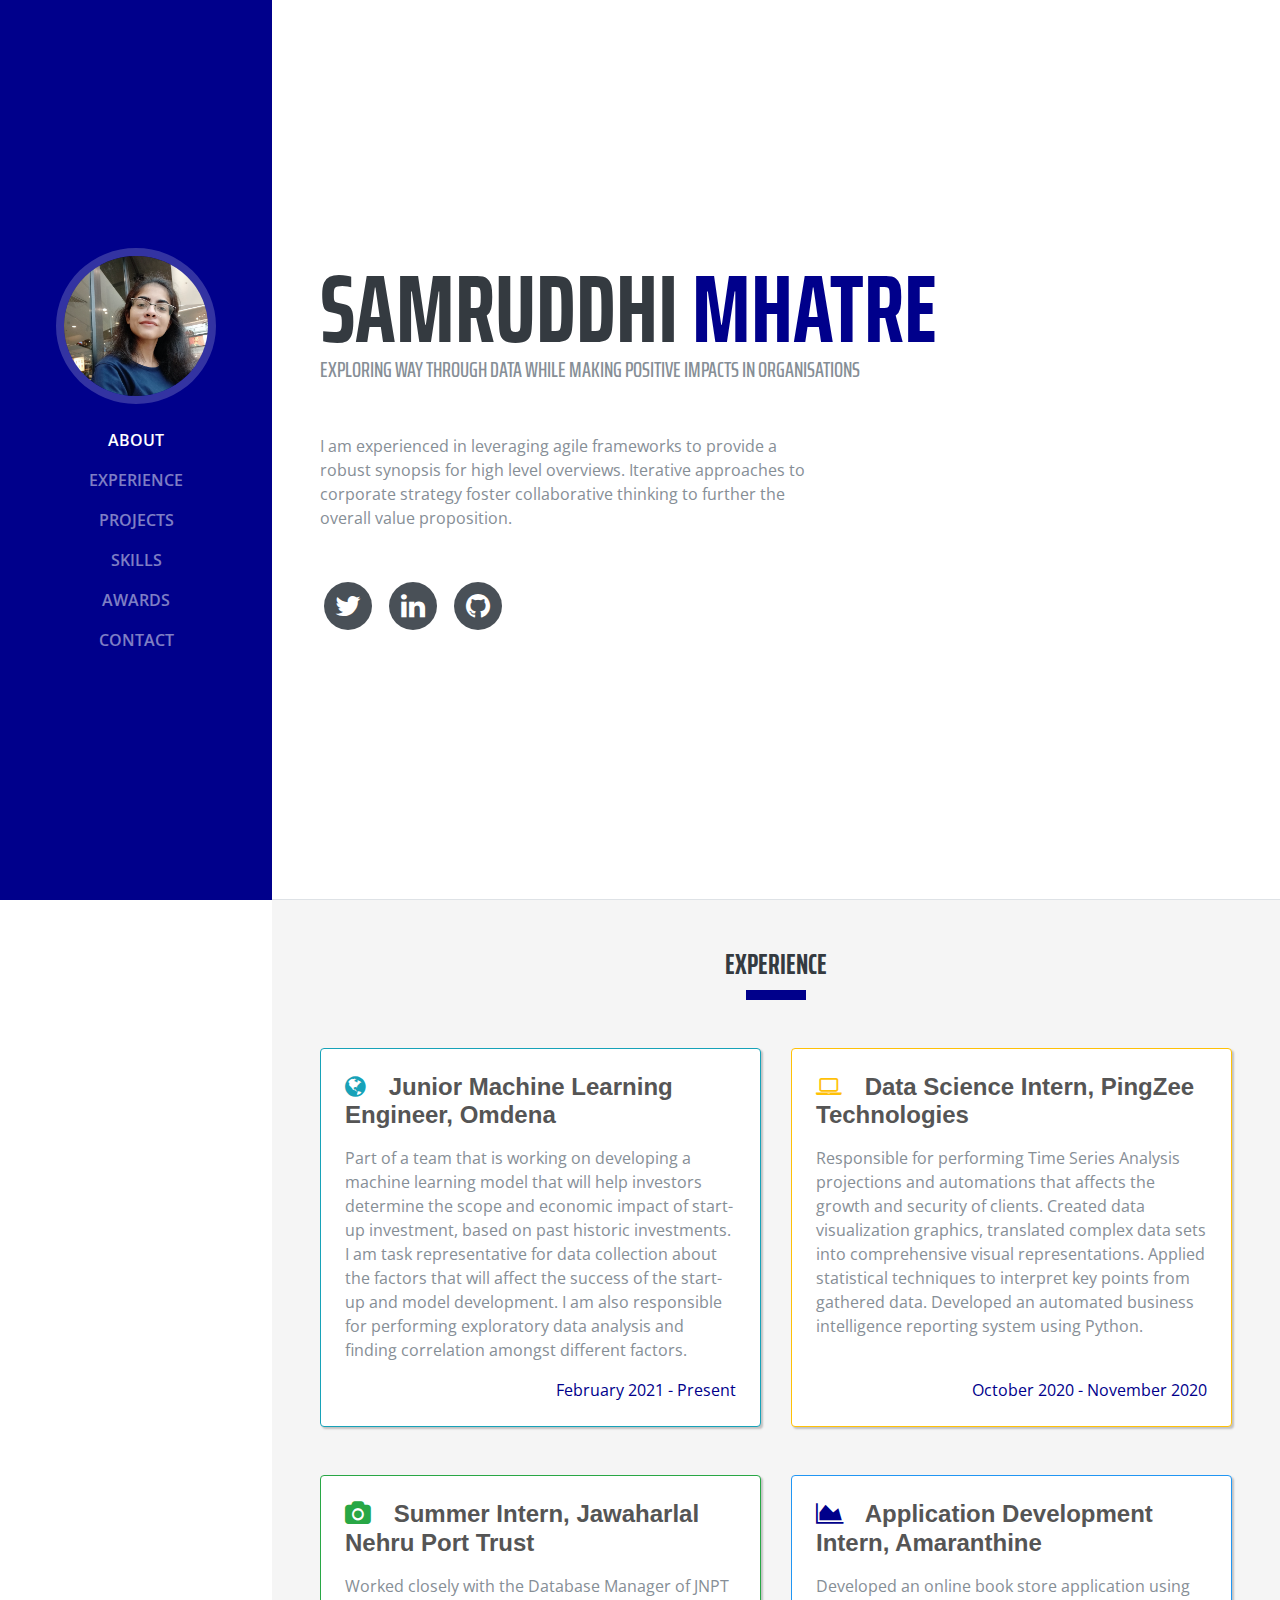
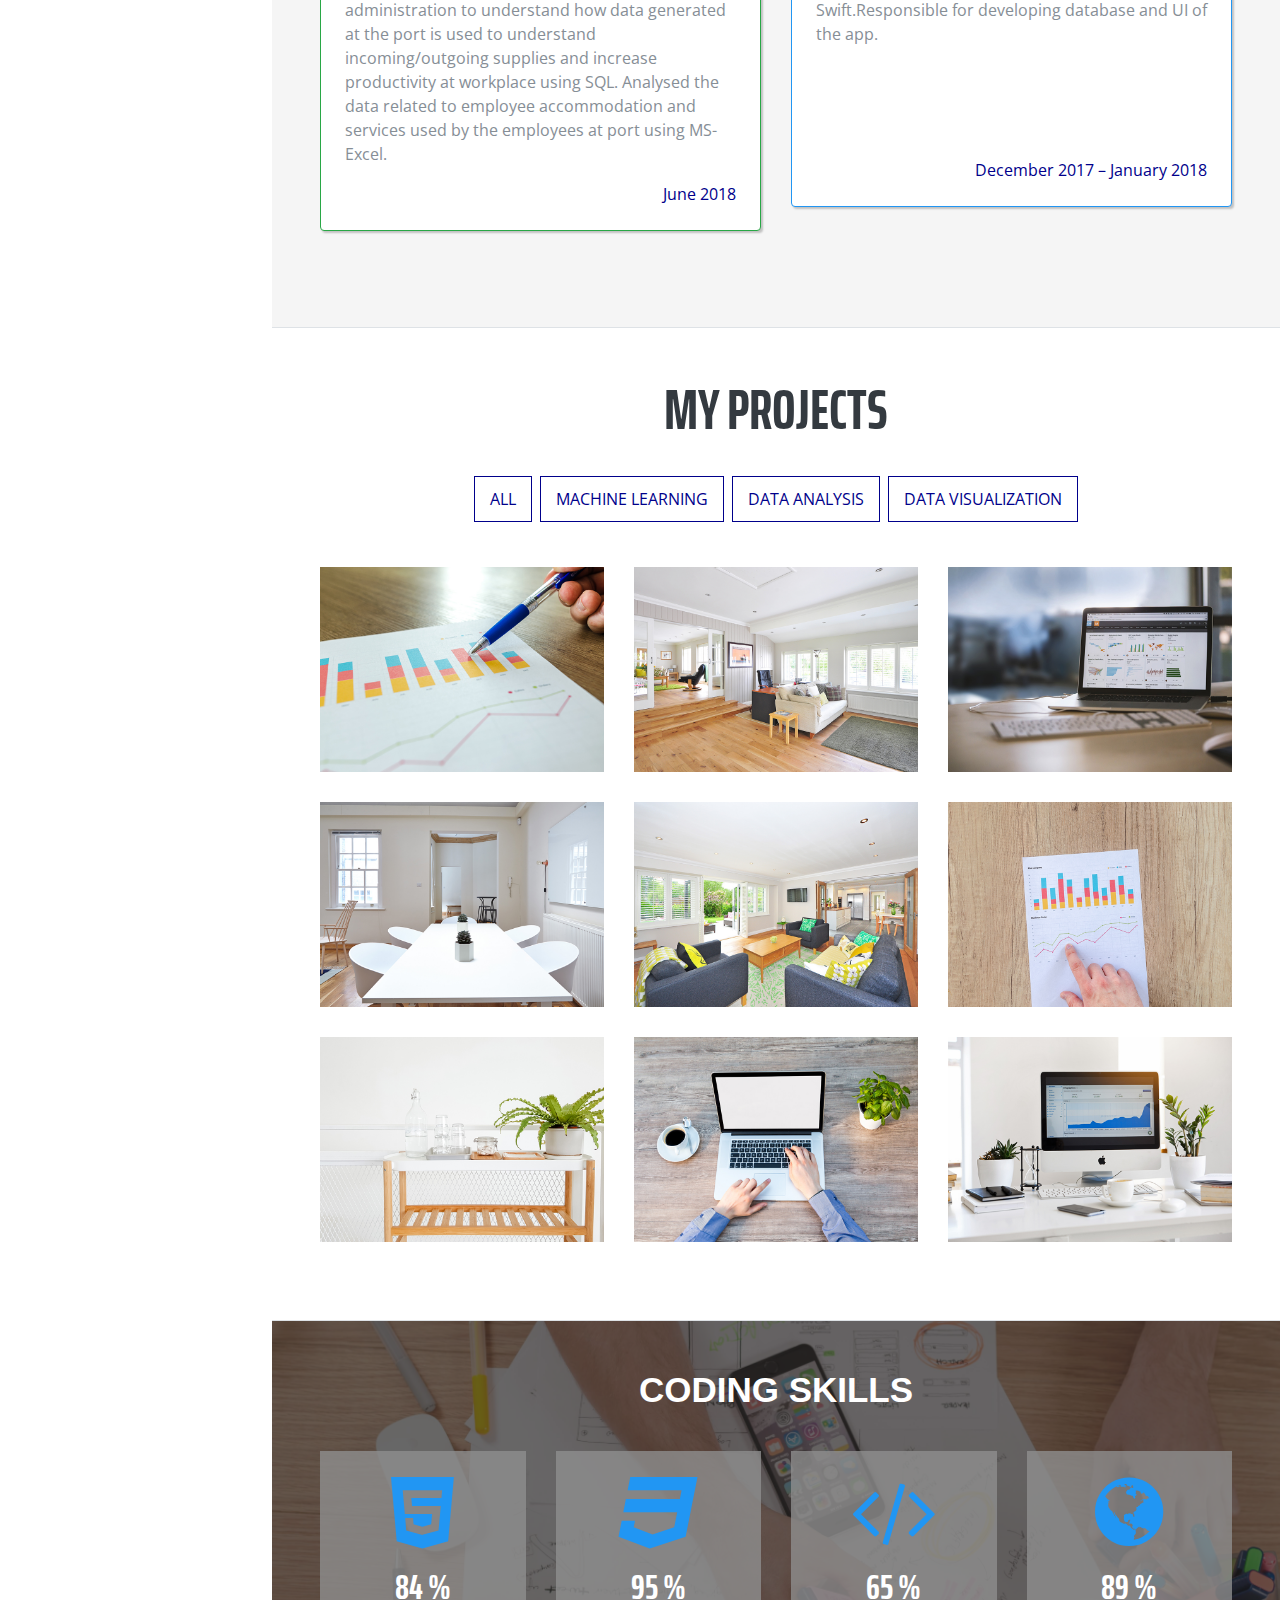
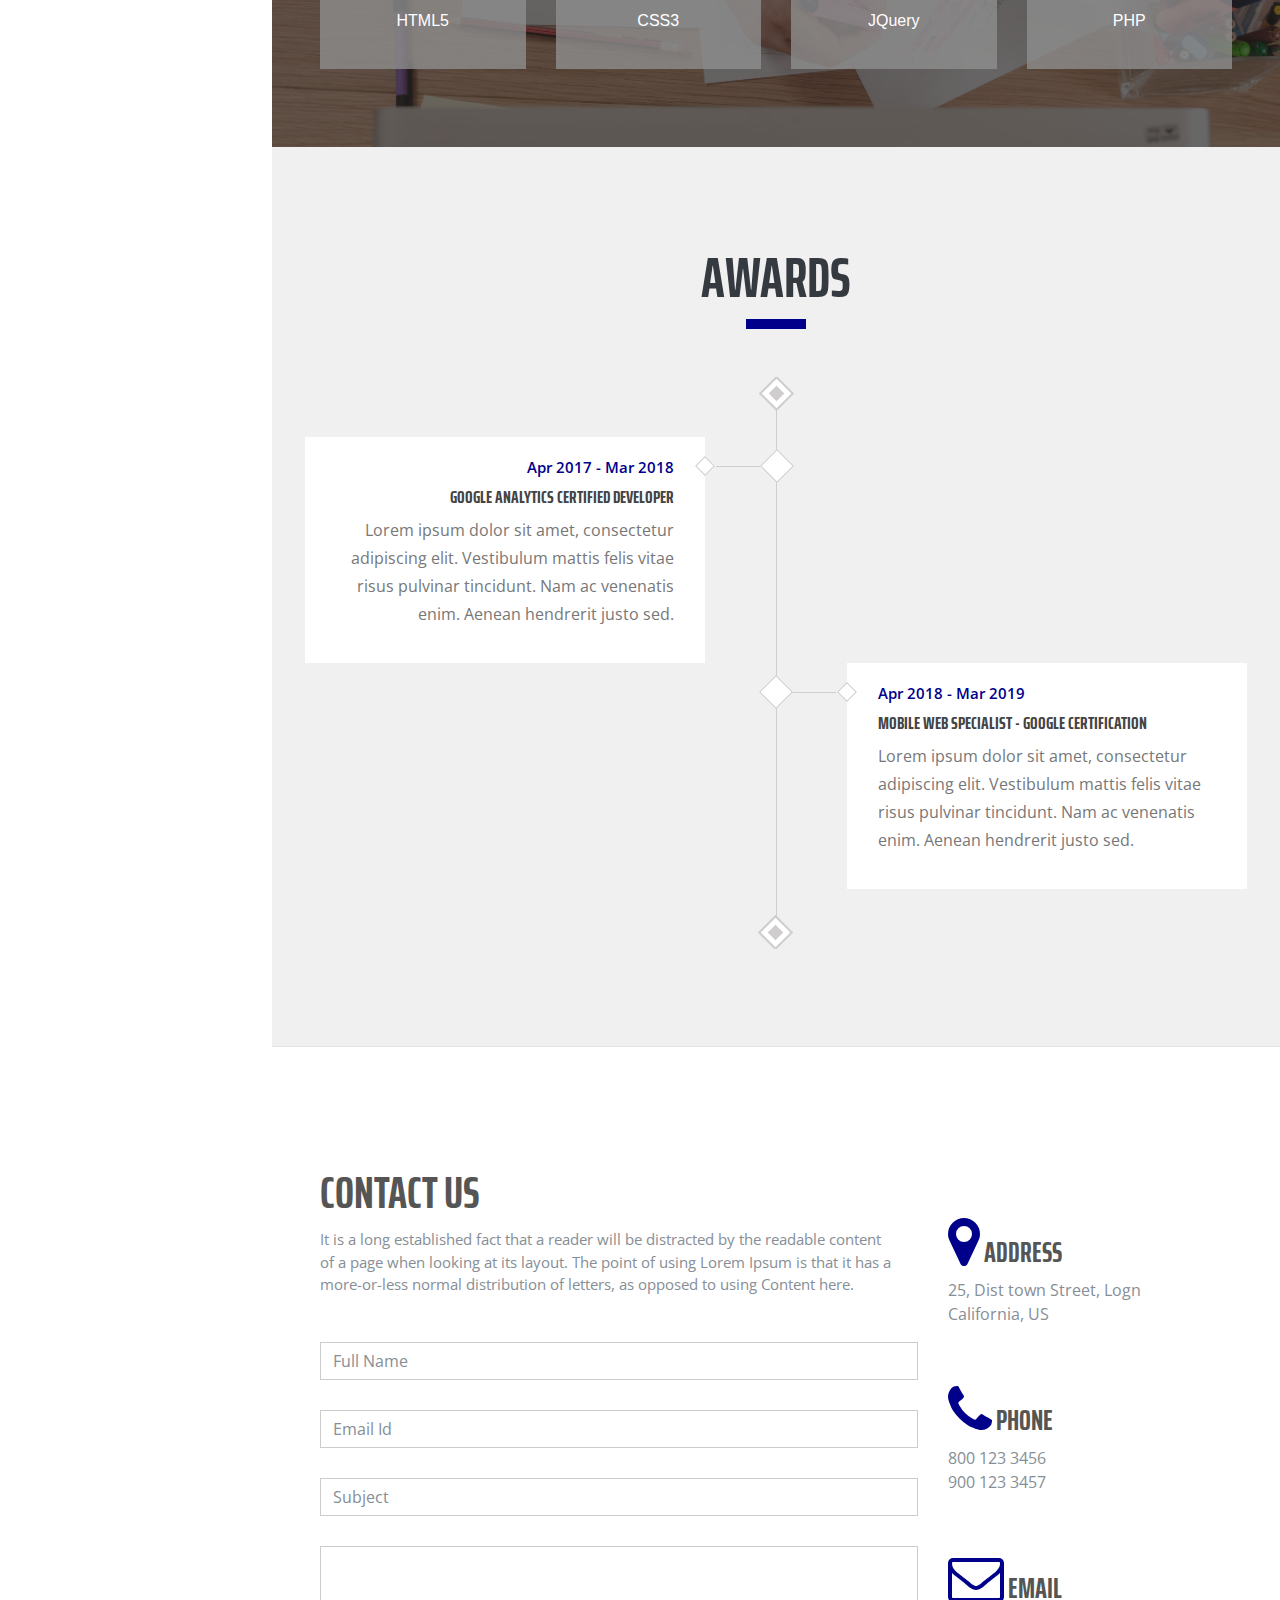
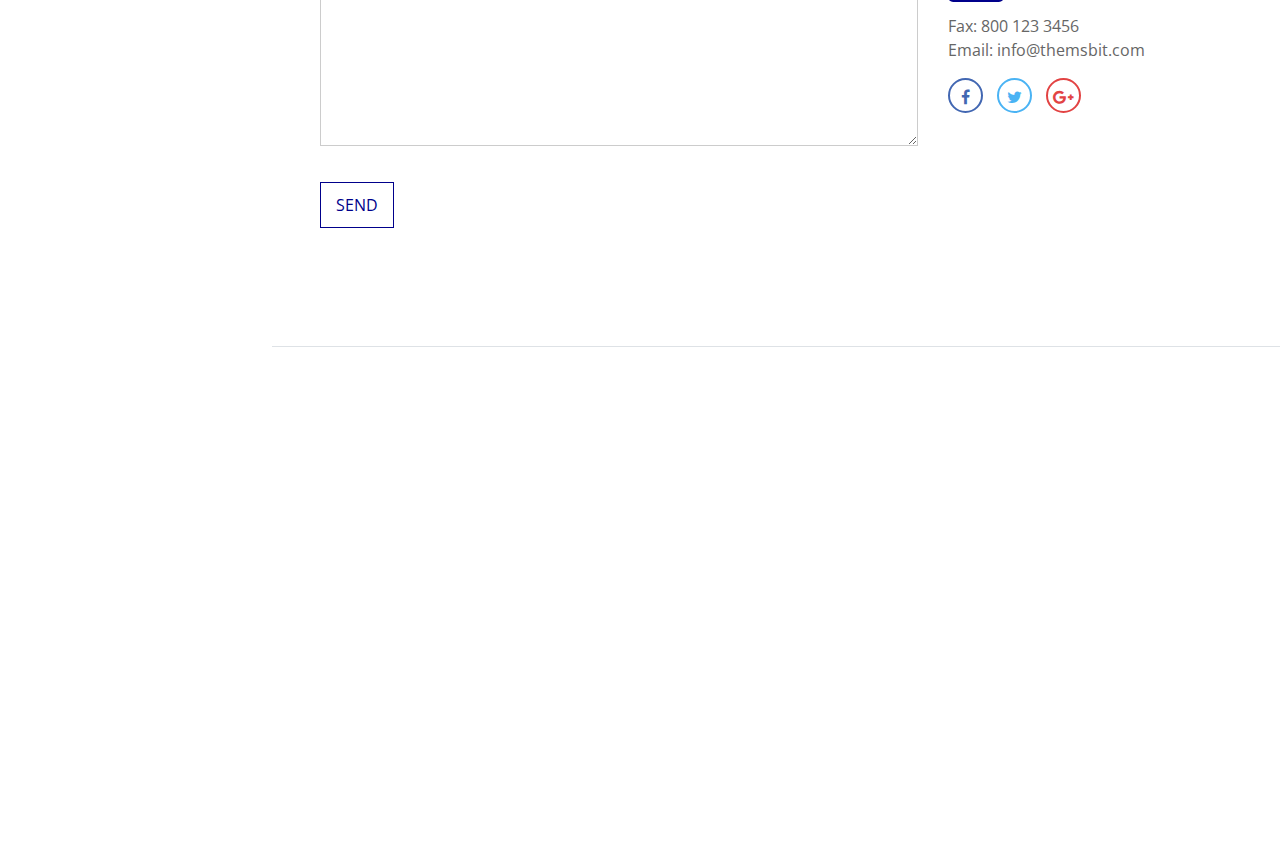
==== commit ed9e698e: "Update index.html" ====
--- a/index.html
+++ b/index.html
@@ -14,7 +14,7 @@
     <meta name="description" content="">
     <meta name="author" content="">
 
-    <link rel="shortcut icon" href="img/favicon.ico">
+<!--     <link rel="shortcut icon" href="img/favicon.ico"> -->
     <title>Samruddhi Mhatre PortFolio</title>
 
     <!-- Global stylesheets -->
@@ -31,7 +31,7 @@
     
     <nav class="navbar navbar-expand-lg navbar-dark bg-primary fixed-top" id="sideNav">
       <a class="navbar-brand js-scroll-trigger" href="#page-top">
-        <span class="d-block d-lg-none  mx-0 px-0"><img src="img/logo-white.png" alt="" class="img-fluid"></span>
+<!--         <span class="d-block d-lg-none  mx-0 px-0"><img src="img/logo-white.png" alt="" class="img-fluid"></span> -->
         <span class="d-none d-lg-block">
           <img class="img-fluid img-profile rounded-circle mx-auto mb-2" src="img/profile.jpg" alt="">
         </span>
@@ -70,7 +70,7 @@
     ======================================================-->
       <section class="resume-section p-3 p-lg-5 d-flex d-column" id="about">
           <div class="my-auto" >
-              <img src="img/logo-s.png" class="img-fluid mb-3" alt="">
+<!--               <img src="img/logo-s.png" class="img-fluid mb-3" alt=""> -->
               <h1 class="mb-0">Samruddhi
                 <span class="text-primary">Mhatre</span>
               </h1>
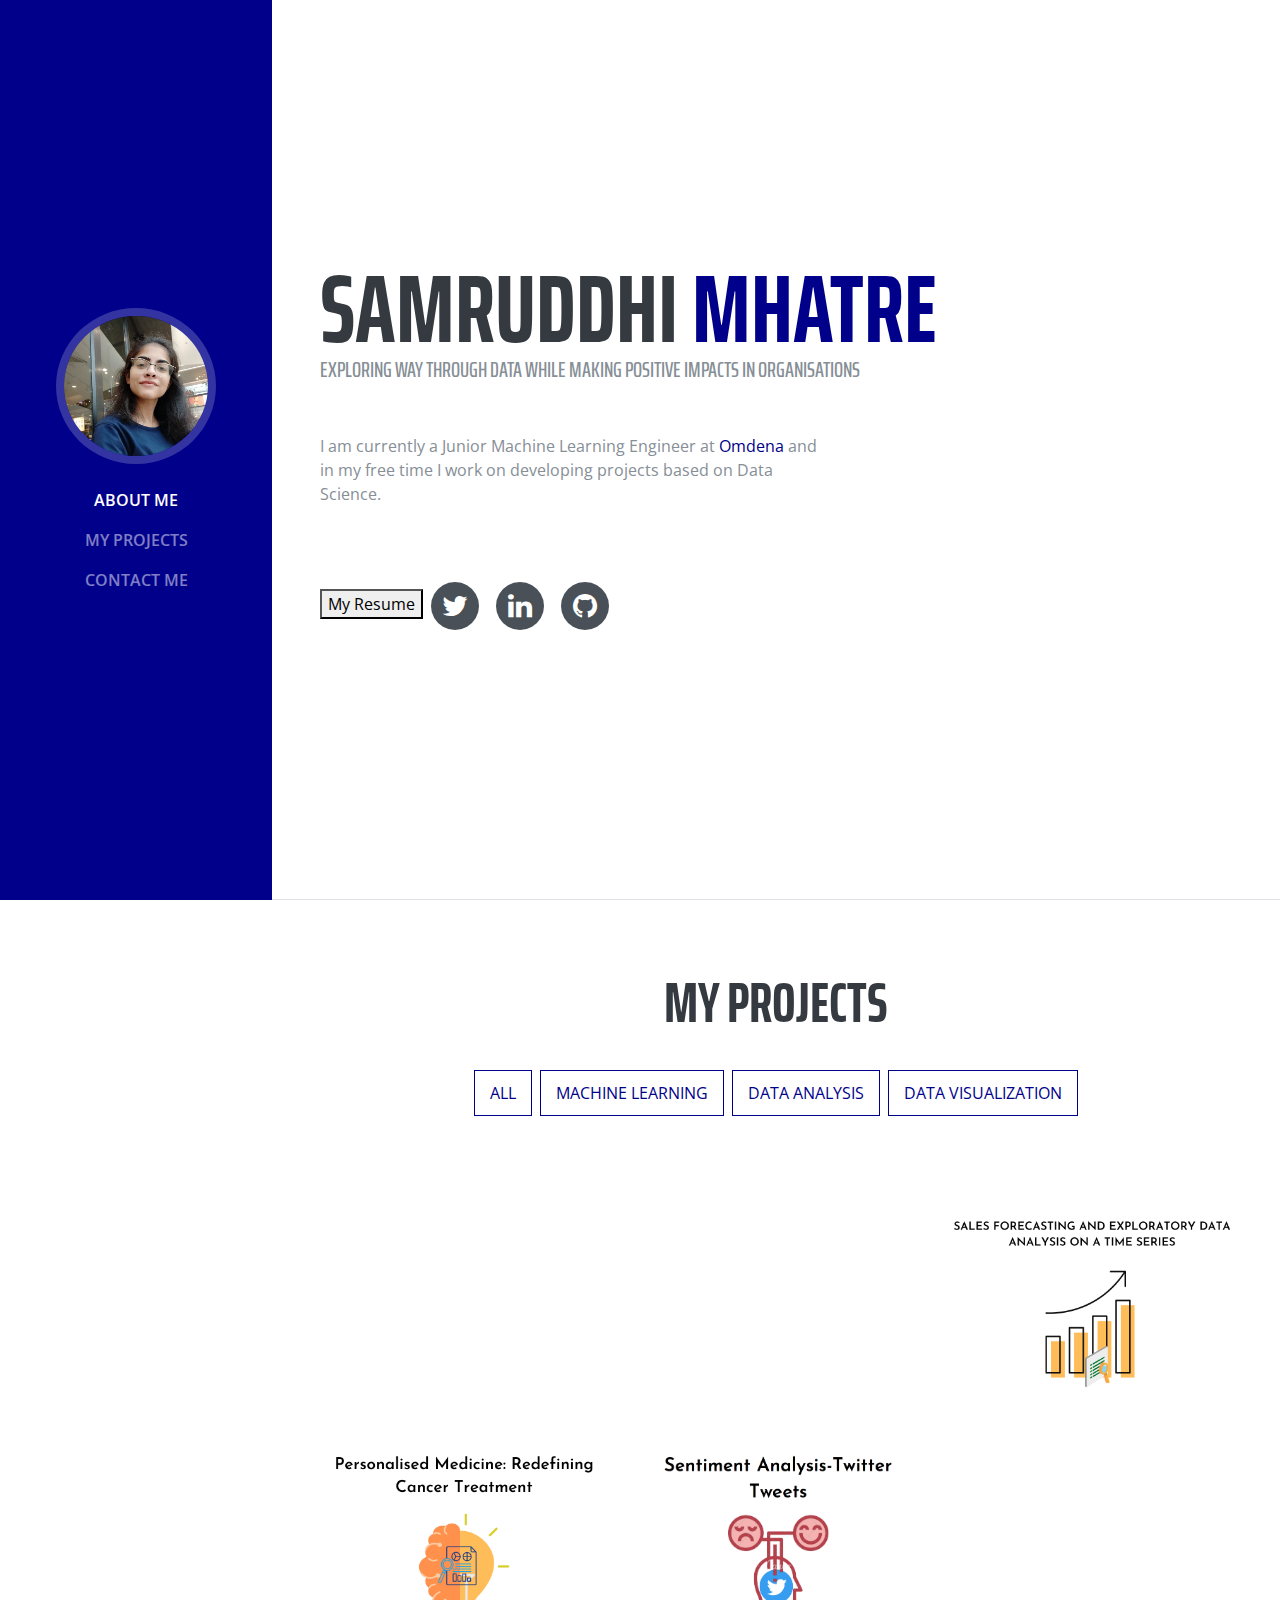
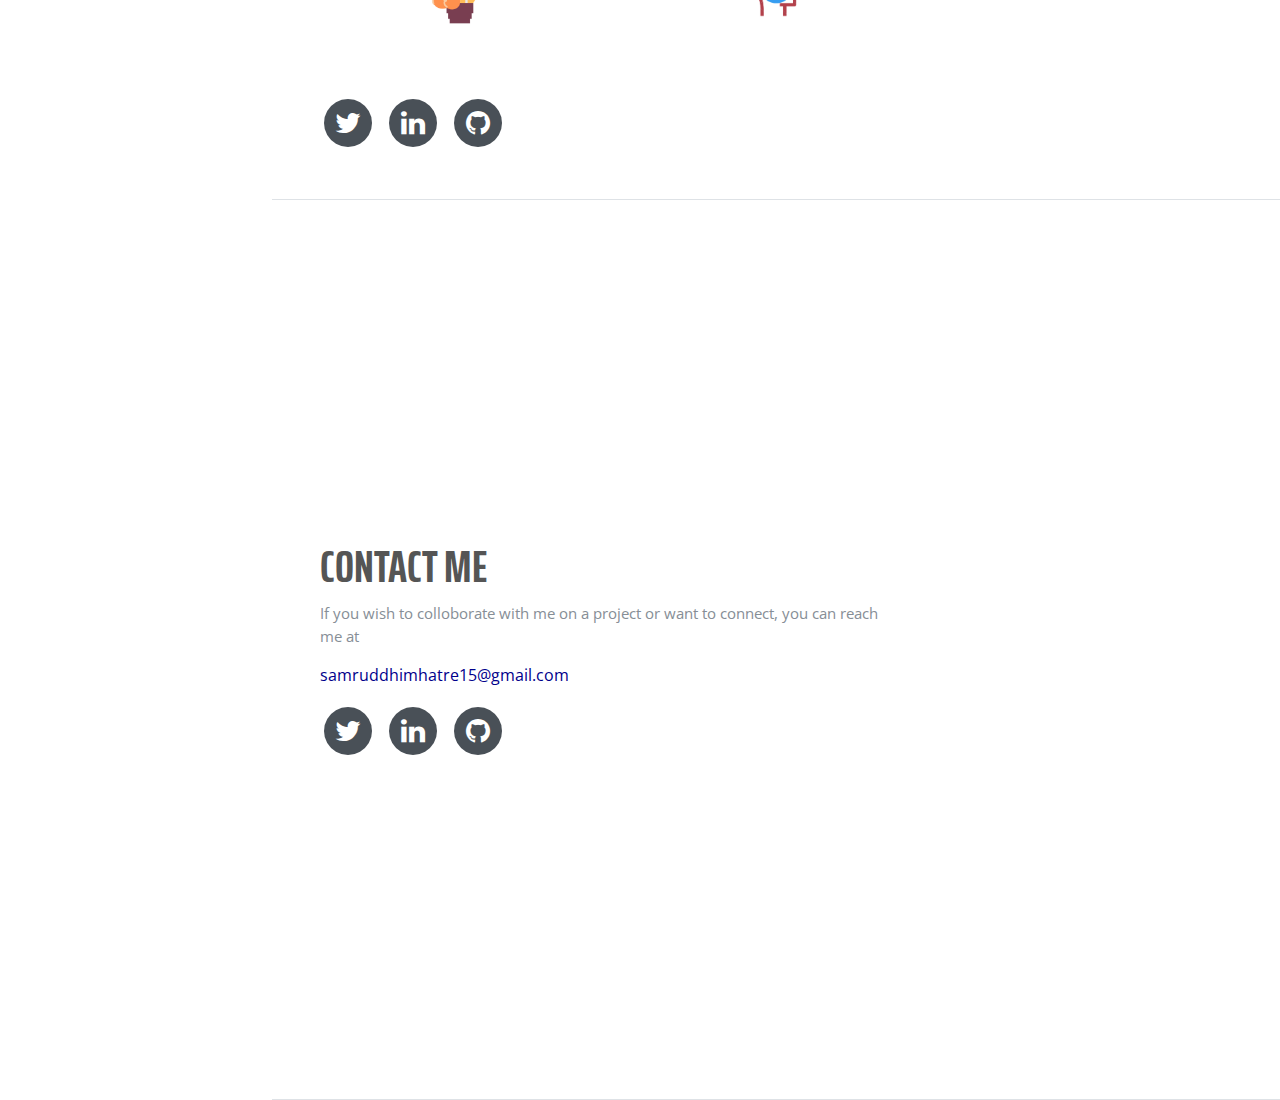
==== commit f801e63b: "Update index.html" ====
--- a/index.html
+++ b/index.html
@@ -14,7 +14,7 @@
     <meta name="description" content="">
     <meta name="author" content="">
 
-<!--     <link rel="shortcut icon" href="img/favicon.ico"> -->
+    <link rel="shortcut icon" href="img/favicon.ico">
     <title>Samruddhi Mhatre PortFolio</title>
 
     <!-- Global stylesheets -->
@@ -31,7 +31,7 @@
     
     <nav class="navbar navbar-expand-lg navbar-dark bg-primary fixed-top" id="sideNav">
       <a class="navbar-brand js-scroll-trigger" href="#page-top">
-<!--         <span class="d-block d-lg-none  mx-0 px-0"><img src="img/logo-white.png" alt="" class="img-fluid"></span> -->
+        <!-- <span class="d-block d-lg-none  mx-0 px-0"><img src="img/logo-white.png" alt="" class="img-fluid"></span> -->
         <span class="d-none d-lg-block">
           <img class="img-fluid img-profile rounded-circle mx-auto mb-2" src="img/profile.jpg" alt="">
         </span>
@@ -42,23 +42,24 @@
         <div class="collapse navbar-collapse" id="navbarSupportedContent">
             <ul class="navbar-nav">
                 <li class="nav-item">
-                    <a class="nav-link js-scroll-trigger" href="#about">About</a>
+                    <a class="nav-link js-scroll-trigger" href="#about">About Me</a>
                 </li>
-                <li class="nav-item">
+                <!-- <li class="nav-item">
                     <a class="nav-link js-scroll-trigger" href="#experience">Experience</a>
                 </li>
+ -->                <li class="nav-item">
+                    <a class="nav-link js-scroll-trigger" href="#portfolio">My Projects</a>
+                </li>
+              <!--   <li class="nav-item">
+                    <a class="nav-link js-scroll-trigger" href="#skills">Skills</a>
+                </li> -->
+              <!--   <li class="nav-item">
+                    <a class="nav-link js-scroll-trigger" href="#awards">Achievements</a>
+                </li> -->
                 <li class="nav-item">
-                    <a class="nav-link js-scroll-trigger" href="#portfolio">Projects</a>
+                    <a class="nav-link js-scroll-trigger" href="#contact">Contact Me</a>
                 </li>
-                <li class="nav-item">
-                    <a class="nav-link js-scroll-trigger" href="#skills">Skills</a>
-                </li>
-                <li class="nav-item">
-                    <a class="nav-link js-scroll-trigger" href="#awards">Awards</a>
-                </li>
-                <li class="nav-item">
-                    <a class="nav-link js-scroll-trigger" href="#contact">Contact</a>
-                </li>
+
             </ul>
         </div>
     </nav>
@@ -70,14 +71,15 @@
     ======================================================-->
       <section class="resume-section p-3 p-lg-5 d-flex d-column" id="about">
           <div class="my-auto" >
-<!--               <img src="img/logo-s.png" class="img-fluid mb-3" alt=""> -->
+              <!-- <img src="img/logo-s.png" class="img-fluid mb-3" alt=""> -->
               <h1 class="mb-0">Samruddhi
                 <span class="text-primary">Mhatre</span>
               </h1>
               <div class="subheading mb-5">Exploring way through data while making positive impacts in organisations 
                   <!-- <a href="#">THEMSBIT</a> -->
               </div>
-              <p class="mb-5" style="max-width: 500px;" >I am experienced in leveraging agile frameworks to provide a robust synopsis for high level overviews. Iterative approaches to corporate strategy foster collaborative thinking to further the overall value proposition.</p>
+              <p class="mb-5" style="max-width: 500px;" >I am currently a Junior Machine Learning Engineer at <a href="https://omdena.com">Omdena</a> and in my free time I work on developing projects based on Data Science. </p>
+              <br>
               <ul class="list-inline list-social-icons mb-0">
                   <!-- <li class="list-inline-item">
                       <a href="#">
@@ -87,6 +89,15 @@
                   </span>
                 </a>
                   </li> -->
+                                  <!-- <button class="btn btn-general btn-green filter-b" type="button" data-dismiss="modal">
+                  <a href="https://drive.google.com/file/d/1hRVwLXeeWxwO5yYWOcRln8SCCKM1Gvh8/view?usp=sharing"> My Resume
+                                  </button> -->
+
+                  <!-- <button class="button button2" value="My Resume" onclick="openWin()"></button> -->
+                  <button class="button button2" onclick="window.location.href='https://drive.google.com/file/d/1hRVwLXeeWxwO5yYWOcRln8SCCKM1Gvh8/view?usp=sharing';">My Resume</button>
+                  
+                   <!-- <a href="https://drive.google.com/file/d/1hRVwLXeeWxwO5yYWOcRln8SCCKM1Gvh8/view?usp=sharing"> My Resume -->
+
                   <li class="list-inline-item">
                       <a href="https://twitter.com/Samruddhi0911">
                   <span class="fa-stack fa-lg">
@@ -112,66 +123,75 @@
                 </a>
                   </li>
               </ul>
+
+              
+
           </div>
+
+
       </section>
+
+
+
 
     <!--====================================================
                         EXPERIENCE
-    ======================================================-->      
-      <section class="resume-section p-3 p-lg-5 " id="experience">
+    ======================================================-->  
+
+    <!-- <section class="resume-section p-3 p-lg-5 d-flex flex-column" id="experience">
           <div class="row my-auto">
               <div class="col-12">
-                <h3 class="  text-center">Experience</h3>
+                <h2 class="  text-center">Experience</h2>
                 <div class="mb-5 heading-border"></div>
-              </div>
-              <div class="resume-item col-md-6 col-sm-12 " > 
-                <div class="card mx-0 p-4 mb-5" style="border-color: #17a2b8; box-shadow: 2px 2px 2px rgba(0, 0, 0, 0.21);">
-                  <div class=" resume-content mr-auto">
-                      <h4 class="mb-3"><i class="fa fa-globe mr-3 text-info"></i> Junior Machine Learning Engineer, Omdena</h4>
-                      <p>Part of a team that is working on developing a machine learning model that will help investors determine the scope and economic impact of start-up investment, based on past historic investments. I am task representative for data collection about the factors that will affect the success of the start-up and model development. I am also responsible for performing exploratory data analysis and finding correlation amongst different factors.</p>
-                  </div>
-                  <div class="resume-date text-md-right">
-                      <span class="text-primary">February 2021 - Present</span>
-                  </div>
-                </div>  
-              </div>
-              <div class="resume-item col-md-6 col-sm-12">
-                <div class="card mx-0 p-4 mb-5" style="border-color: #ffc107; box-shadow: 2px 2px 2px rgba(0, 0, 0, 0.21);">
-                  <div class="resume-content mr-auto">
-                      <h4 class="mb-3"><i class="fa fa-laptop mr-3 text-warning"></i>  Data Science Intern, PingZee Technologies</h4>
-                      <p>Responsible for performing Time Series Analysis projections and automations that affects the growth and security of clients. Created data visualization graphics, translated complex data sets into comprehensive visual representations. Applied statistical techniques to interpret key points from gathered data. Developed an automated business intelligence reporting system using Python.
-                      <br><br>
-</p>
-                  </div>
-                  <div class="resume-date text-md-right">
-                      <span class="text-primary">October 2020 - November 2020</span>
-                  </div>
-                </div>  
-              </div>
-              <div class="resume-item col-md-6 col-sm-12">
-                <div class="card mx-0 p-4 mb-5" style="border-color: #28a745; box-shadow: 2px 2px 2px rgba(0, 0, 0, 0.21);">
-                  <div class="resume-content mr-auto">
-                      <h4 class="mb-3"><i class="fa fa-camera mr-3 text-success"></i> Summer Intern, Jawaharlal Nehru Port Trust</h4>
-                      <p>Worked closely with the Database Manager of JNPT administration to understand how data generated at the port is used to understand incoming/outgoing supplies and increase productivity at workplace using SQL. Analysed the data related to employee accommodation and services used by the employees at port using MS- Excel.</p>
-                  </div>
-                  <div class="resume-date text-md-right">
-                      <span class="text-primary">June 2018</span>
-                  </div>
-                </div>  
-              </div>
-              <div class="resume-item col-md-6 col-sm-12">
-                <div class="card mx-0 p-4 mb-5" style="border-color: #2196f3; box-shadow: 2px 2px 2px rgba(0, 0, 0, 0.21);">
-                  <div class="resume-content mr-auto">
-                      <h4 class="mb-3"><i class="fa fa-area-chart mr-3 text-primary"></i> Application Development Intern, Amaranthine</h4>
-                      <p>Developed an online book store application using Swift.Responsible for developing database and UI of the app. <br><br><br><br><br></p>
-                  </div>
-                  <div class="resume-date text-md-right">
-                      <span class="text-primary">December 2017 – January 2018</span>
-                  </div>
-                </div>  
+              </div> 
+              <div class="main-award" id="award-box">
+                  <div class="award">
+                      <div class="award-icon"></div>
+                      <div class="award-content">
+                          <span class="date">February 2021 - Present</span>
+                          <h5 class="title">Junior Machine Learning Engineer, Omdena</h5>
+                          <p class="description">
+                              
+                          </p>
+                      </div>
+                  </div>
+
+                  <div class="award">
+                      <div class="award-icon"></div>
+                      <div class="award-content">
+                          <span class="date">October 2020 - November 2020</span>
+                          <h5 class="title">Data Science Intern, PingZee Technologies</h5>
+                          <p class="description">
+                           
+                          </p>
+                      </div>
+                  </div>
+
+                  <div class="award">
+                      <div class="award-icon"></div>
+                      <div class="award-content">
+                          <span class="date">June 2018</span>
+                          <h5 class="title">Summer Intern, Jawaharlal Nehru Port Trust</h5>
+                          <p class="description">
+                            
+                          </p>
+                      </div>
+                  </div>
+
+                  <div class="award">
+                      <div class="award-icon"></div>
+                      <div class="award-content">
+                          <span class="date">December 2017 - January 2018</span>
+                          <h5 class="title">Application Development Intern, Amaranthine</h5>
+                          <p class="description">
+                              Lorem ipsum dolor sit amet, consectetur adipiscing elit. Vestibulum mattis felis vitae risus pulvinar tincidunt. Nam ac venenatis enim. Aenean hendrerit justo sed.
+                          </p>
+                      </div>
+                  </div>
               </div>
           </div>
-      </section>
+      </section>     
+ -->
 
     <!--====================================================
                         PORTFOLIO
@@ -242,7 +262,7 @@
                       <img class="img-fluid" src="img/portfolio/p-8.jpg" alt="">
                   </a>
               </div>
-              <div class="col-sm-4 portfolio-item filter finance">
+             <!--  <div class="col-sm-4 portfolio-item filter finance">
                   <a class="portfolio-link" href="#portfolioModal9" data-toggle="modal">
                       <div class="caption-port">
                           <div class="caption-port-content">
@@ -251,8 +271,8 @@
                       </div>
                       <img class="img-fluid" src="img/portfolio/p-9.jpg" alt="">
                   </a>
-              </div>              
-              <div class="col-sm-4 portfolio-item filter marketing">
+              </div>   -->            
+             <!--  <div class="col-sm-4 portfolio-item filter marketing">
                   <a class="portfolio-link" href="#portfolioModal1" data-toggle="modal">
                       <div class="caption-port">
                           <div class="caption-port-content">
@@ -262,7 +282,7 @@
                       <img class="img-fluid" src="img/portfolio/p-1.jpg" alt="">
                   </a>
               </div>
-              <div class="col-sm-4 portfolio-item filter marketing">
+ -->            <!--   <div class="col-sm-4 portfolio-item filter marketing">
                   <a class="portfolio-link" href="#portfolioModal2" data-toggle="modal">
                       <div class="caption-port">
                           <div class="caption-port-content">
@@ -271,8 +291,8 @@
                       </div>
                       <img class="img-fluid" src="img/portfolio/p-2.jpg" alt="">
                   </a>
-              </div>
-              <div class="col-sm-4 portfolio-item filter finance">
+              </div> -->
+              <!-- <div class="col-sm-4 portfolio-item filter finance">
                   <a class="portfolio-link" href="#portfolioModal3" data-toggle="modal">
                       <div class="caption-port">
                           <div class="caption-port-content">
@@ -281,14 +301,56 @@
                       </div>
                       <img class="img-fluid" src="img/portfolio/p-3.jpg" alt="">
                   </a>
-              </div> 
+              </div>  -->
           </div>
+
+
+      <ul class="list-inline list-social-icons mb-0">
+                  <!-- <li class="list-inline-item">
+                      <a href="#">
+                  <span class="fa-stack fa-lg">
+                    <i class="fa fa-circle fa-stack-2x"></i>
+                    <i class="fa fa-facebook fa-stack-1x fa-inverse"></i>
+                  </span>
+                </a>
+                  </li> -->
+
+                  <!-- <button class="btn btn-general btn-green filter-b" type="button" data-dismiss="modal">
+                  <a href="https://drive.google.com/file/d/1hRVwLXeeWxwO5yYWOcRln8SCCKM1Gvh8/view?usp=sharing"> My Resume
+                                  </button>
+ -->
+                  <li class="list-inline-item">
+                      <a href="https://twitter.com/Samruddhi0911">
+                  <span class="fa-stack fa-lg">
+                    <i class="fa fa-circle fa-stack-2x"></i>
+                    <i class="fa fa-twitter fa-stack-1x fa-inverse"></i>
+                  </span>
+                </a>
+                  </li>
+                  <li class="list-inline-item">
+                      <a href="https://www.linkedin.com/in/samruddhi-mhatre/">
+                  <span class="fa-stack fa-lg">
+                    <i class="fa fa-circle fa-stack-2x"></i>
+                    <i class="fa fa-linkedin fa-stack-1x fa-inverse"></i>
+                  </span>
+                </a>
+                  </li>
+                  <li class="list-inline-item">
+                      <a href="https://github.com/SamruddhiMhatre">
+                  <span class="fa-stack fa-lg">
+                    <i class="fa fa-circle fa-stack-2x"></i>
+                    <i class="fa fa-github fa-stack-1x fa-inverse"></i>
+                  </span>
+                </a>
+                  </li>
+              </ul>
+
       </section>
 
     <!--====================================================
                         SKILLS
     ======================================================-->       
-      <section class=" d-flex flex-column" id="skills">
+      <!-- <section class=" d-flex flex-column" id="skills">
          <div class="p-lg-5 p-3 skill-cover">
           <h3 class="text-center text-white">Coding Skills</h3>
           <div class="row text-center my-auto "> 
@@ -323,11 +385,68 @@
           </div>
          </div> 
       </section>
-
+ -->
     <!--====================================================
                            AWARDS
-    ======================================================-->       
-      <section class="resume-section p-3 p-lg-5 d-flex flex-column" id="awards">
+    ======================================================-->   
+
+          <!-- <section class="resume-section p-3 p-lg-5 " id="awards">
+          <div class="row my-auto">
+              <div class="col-12">
+                <h3 class="  text-center">Achievements</h3>
+                <div class="mb-5 heading-border"></div>
+              </div>
+              <div class="resume-item col-md-6 col-sm-12 " > 
+                <div class="card mx-0 p-4 mb-5" style="border-color: #17a2b8; box-shadow: 2px 2px 2px rgba(0, 0, 0, 0.21);">
+                  <div class=" resume-content mr-auto">
+                      <h4 class="mb-3"><i class="fa fa-globe mr-3 text-info"></i> Junior Machine Learning Engineer, Omdena</h4>
+                      <p></p>
+                  </div>
+                  <div class="resume-date text-md-right">
+                      <span class="text-primary">February 2021 - Present</span>
+                  </div>
+                </div>  
+              </div>
+              <div class="resume-item col-md-6 col-sm-12">
+                <div class="card mx-0 p-4 mb-5" style="border-color: #ffc107; box-shadow: 2px 2px 2px rgba(0, 0, 0, 0.21);">
+                  <div class="resume-content mr-auto">
+                      <h4 class="mb-3"><i class="fa fa-laptop mr-3 text-warning"></i>  Data Science Intern, PingZee Technologies</h4>
+                      <p>Responsible for performing Time Series Analysis projections and automations that affects the growth and security of clients. Created data visualization graphics, translated complex data sets into comprehensive visual representations. Applied statistical techniques to interpret key points from gathered data. Developed an automated business intelligence reporting system using Python.
+                      <br><br>
+</p>
+                  </div>
+                  <div class="resume-date text-md-right">
+                      <span class="text-primary">October 2020 - November 2020</span>
+                  </div>
+                </div>  
+              </div>
+              <div class="resume-item col-md-6 col-sm-12">
+                <div class="card mx-0 p-4 mb-5" style="border-color: #28a745; box-shadow: 2px 2px 2px rgba(0, 0, 0, 0.21);">
+                  <div class="resume-content mr-auto">
+                      <h4 class="mb-3"><i class="fa fa-camera mr-3 text-success"></i> Summer Intern, Jawaharlal Nehru Port Trust</h4>
+                      <p>Worked closely with the Database Manager of JNPT administration to understand how data generated at the port is used to understand incoming/outgoing supplies and increase productivity at workplace using SQL. Analysed the data related to employee accommodation and services used by the employees at port using MS- Excel.</p>
+                  </div>
+                  <div class="resume-date text-md-right">
+                      <span class="text-primary">June 2018</span>
+                  </div>
+                </div>  
+              </div>
+              <div class="resume-item col-md-6 col-sm-12">
+                <div class="card mx-0 p-4 mb-5" style="border-color: #2196f3; box-shadow: 2px 2px 2px rgba(0, 0, 0, 0.21);">
+                  <div class="resume-content mr-auto">
+                      <h4 class="mb-3"><i class="fa fa-area-chart mr-3 text-primary"></i> Application Development Intern, Amaranthine</h4>
+                      <p>Developed an online book store application using Swift.Responsible for developing database and UI of the app. <br><br><br><br><br></p>
+                  </div>
+                  <div class="resume-date text-md-right">
+                      <span class="text-primary">December 2017 – January 2018</span>
+                  </div>
+                </div>  
+              </div>
+          </div>
+      </section>     -->
+
+
+      <!-- <section class="resume-section p-3 p-lg-5 d-flex flex-column" id="awards">
           <div class="row my-auto">
               <div class="col-12">
                 <h2 class="  text-center">Awards</h2>
@@ -357,7 +476,7 @@
               </div>
           </div>
       </section> 
-
+ -->
     <!--====================================================
                           CONTACT
     ======================================================-->       
@@ -365,11 +484,15 @@
           <div class="row my-auto" id="contact"> 
             <div class="col-md-8">
               <div class="contact-cont">
-                <h3>CONTACT Us</h3>
+                <h3>Contact Me</h3>
                 <div class="heading-border-light"></div>
-                <p>It is a long established fact that a reader will be distracted by the readable content of a page when looking at its layout. The point of using Lorem Ipsum is that it has a more-or-less normal distribution of letters, as opposed to using Content here.</p>
+                <p>If you wish to colloborate with me on a project or want to connect, you can reach me at </p>
+                <address class="address-details-f"> 
+                  <a href="mailto:samruddhimhatre15@gmail.com" class="">samruddhimhatre15@gmail.com</a>
+                </address>
+                
               </div>   
-              <div class="row con-form">
+              <!-- <div class="row con-form">
                 <div class="col-md-12">
                   <input type="text" name="full-name" placeholder="Full Name" class="form-control">
                 </div>
@@ -382,8 +505,8 @@
                 <div class="col-md-12"><textarea name="" id=""></textarea></div>
                 <div class="col-md-12 sub-but"><button class="btn btn-general btn-white" role="button">Send</button></div>
               </div>
-            </div>
-            <div class="col-md-4 col-sm-12 mt-5"> 
+            </div> -->
+           <!--  <div class="col-md-4 col-sm-12 mt-5"> 
               <div class="contact-cont2"> 
                 <div class="contact-add contact-box-desc">
                   <h3><i class="fa fa-map-marker cl-atlantis fa-2x"></i> Address</h3>
@@ -408,16 +531,58 @@
                 </div>
               </div>
             </div> 
-          </div>
+          </div> -->
+          <ul class="list-inline list-social-icons mb-0">
+                  <!-- <li class="list-inline-item">
+                      <a href="#">
+                  <span class="fa-stack fa-lg">
+                    <i class="fa fa-circle fa-stack-2x"></i>
+                    <i class="fa fa-facebook fa-stack-1x fa-inverse"></i>
+                  </span>
+                </a>
+                  </li> -->
+
+                  <!-- <button class="btn btn-general btn-green filter-b" type="button" data-dismiss="modal">
+                  <a href="https://drive.google.com/file/d/1hRVwLXeeWxwO5yYWOcRln8SCCKM1Gvh8/view?usp=sharing"> My Resume
+                                  </button>
+ -->
+                  <li class="list-inline-item">
+                      <a href="https://twitter.com/Samruddhi0911">
+                  <span class="fa-stack fa-lg">
+                    <i class="fa fa-circle fa-stack-2x"></i>
+                    <i class="fa fa-twitter fa-stack-1x fa-inverse"></i>
+                  </span>
+                </a>
+                  </li>
+                  <li class="list-inline-item">
+                      <a href="https://www.linkedin.com/in/samruddhi-mhatre/">
+                  <span class="fa-stack fa-lg">
+                    <i class="fa fa-circle fa-stack-2x"></i>
+                    <i class="fa fa-linkedin fa-stack-1x fa-inverse"></i>
+                  </span>
+                </a>
+                  </li>
+                  <li class="list-inline-item">
+                      <a href="https://github.com/SamruddhiMhatre">
+                  <span class="fa-stack fa-lg">
+                    <i class="fa fa-circle fa-stack-2x"></i>
+                    <i class="fa fa-github fa-stack-1x fa-inverse"></i>
+                  </span>
+                </a>
+                  </li>
+              </ul>
+
       </section>
 
-      <section class=" d-flex flex-column" id="maps">
+      </section>
+
+      <!-- <section class=" d-flex flex-column" id="maps">
         <div id="map">
           <div class="map-responsive">
              <iframe src="https://www.google.com/maps/embed?pb=!1m10!1m8!1m3!1d6030.418742494061!2d-111.34563870463673!3d26.01036670629853!3m2!1i1024!2i768!4f13.1!5e0!3m2!1ses-419!2smx!4v1471908546569" width="600" height="450" frameborder="0" style="border:0" allowfullscreen></iframe>
           </div>
         </div>
-      </section>
+      </section> -->
 
 
     </div>
@@ -425,7 +590,7 @@
 <!--====================================================
                     PORTFOLIO MODALS
 ======================================================-->
-    <div class="portfolio-modal modal fade" id="portfolioModal1" tabindex="-1" role="dialog" aria-hidden="true" > <!-- data viz -->
+   <!--  <div class="portfolio-modal modal fade" id="portfolioModal1" tabindex="-1" role="dialog" aria-hidden="true" > data viz - 2
       <div class="modal-dialog" role="document">
           <div class="modal-content">
               <div class="close-modal" data-dismiss="modal">
@@ -438,7 +603,7 @@
                           <div class="modal-body">
                               <div class="title-bar">
                                 <div class="col-md-12">
-                                  <h2 class="text-center">Personalized Medicine Redefining Cancer Treatment</h2>
+                                  <h2 class="text-center">Personalized Medicine Redefining Cancer Treatment</h2> 
                                   <div class="heading-border"></div>
                                 </div>
                               </div>
@@ -459,11 +624,11 @@
                                             <a>January 2020 – April 2020 </a>
                                           </strong>
                                       </li>
-                                      <!-- <li>Service:
+                                     <li>Service:
                                           <strong>
                                             <a href="#">Web Development</a>
                                           </strong>
-                                      </li> -->
+                                      </li>
                                   </ul>
                                   <button class="btn btn-general btn-white" type="button" data-dismiss="modal">
                                       <i class="fa fa-times"></i> Close
@@ -475,8 +640,8 @@
               </div>
           </div>
       </div>
-    </div>
-    <div class="portfolio-modal modal fade" id="portfolioModal2" tabindex="-1" role="dialog" aria-hidden="true"> <!-- data viz -->
+    </div> --> 
+    <!-- <div class="portfolio-modal modal fade" id="portfolioModal2" tabindex="-1" role="dialog" aria-hidden="true">  data viz 3
         <div class="modal-dialog" role="document">
             <div class="modal-content">
                 <div class="close-modal" data-dismiss="modal">
@@ -510,11 +675,11 @@
                                           <a>January 2019 - April 2020</a>
                                         </strong>
                                     </li>
-                                   <!--  <li>Service:
+                                    <li>Service:
                                         <strong>
                                           <a href="#">Web Development</a>
                                         </strong>
-                                    </li> -->
+                                    </li>
                                 </ul>
                                 <button class="btn btn-general btn-white" type="button" data-dismiss="modal">
                                     <i class="fa fa-times"></i> Close
@@ -527,7 +692,10 @@
             </div>
         </div>
     </div>
-    <div class="portfolio-modal modal fade" id="portfolioModal3" tabindex="-1" role="dialog" aria-hidden="true"> <!-- data ana -->
+ --> 
+
+
+    <!-- <div class="portfolio-modal modal fade" id="portfolioModal3" tabindex="-1" role="dialog" aria-hidden="true"> data ana -3
         <div class="modal-dialog" role="document">
             <div class="modal-content">
                 <div class="close-modal" data-dismiss="modal">
@@ -561,11 +729,11 @@
                                           <a href="#">April 2018</a>
                                         </strong>
                                     </li>
-                                   <!--  <li>Service:
+                                    <li>Service:
                                         <strong>
                                           <a href="#">Web Development</a>
                                         </strong>
-                                    </li> -->
+                                    </li>
                                 </ul>
                                 <button class="btn btn-general btn-white" type="button" data-dismiss="modal">
                                     <i class="fa fa-times"></i> Close
@@ -577,7 +745,9 @@
             </div>
             </div>
         </div>
-    </div>
+    </div> --> 
+
+
     <div class="portfolio-modal modal fade" id="portfolioModal4" tabindex="-1" role="dialog" aria-hidden="true"> <!-- data ana - 1 -->
         <div class="modal-dialog" role="document">
             <div class="modal-content">
@@ -591,7 +761,7 @@
                         <div class="modal-body">
                             <div class="title-bar">
                               <div class="col-md-12">
-                                <h2 class="text-center">Sales Forecasting and Exploratory Data Analysis (Time Series Forecasting)</h2>
+                                <h2 class="text-center">Analysis of Data Scientists Jobs in United States </h2>
                                 <div class="heading-border"></div>
                               </div>
                             </div>
@@ -600,16 +770,19 @@
                                 <img class="img-fluid img-centered" src="img/portfolio/p-4.jpg" alt="">
                               </div>
                               <div class="col-md-6">
-                                <p>Performed exploratory data analysis on a super store’s data to gain useful insights about the store’s sales. Visualization tools like Matplotlib, Seaborn and Plotly were used to display the information obtained by Performing EDA. Trained a time series analysis model, SARIMA using the pre-processed data to predict the future sales of the store.</p>
+                                <p>Performed Data Ananlysis on 'Data Scientist Jobs' Data Set. I have done Data Cleaning, Statistical Analysis and
+                                  Data Visualization using Python's Pandas, Numpy libraries for data cleaning and analysis; Matplotlib, Seaborn and Ploty
+                                  for data visualization.
+</p>
                                 <ul class="list-inline item-details">
                                     <li>
                                         <strong>
-                                          <a href="https://github.com/SamruddhiMhatre/Sales-Forecasting-of-a-Superstore">Github Repository</a>
+                                          <a href="https://www.kaggle.com/samruddhim/analysis-of-data-scientist-jobs">Kaggle Notebook</a>
                                         </strong>
                                     </li>
                                     <li>
                                         <strong>
-                                          <a>August 2020 - September 2020</a>
+                                          <a>July 2020</a>
                                         </strong>
                                     </li>
                                    <!--  <li>Service:
@@ -642,7 +815,7 @@
                         <div class="modal-body">
                             <div class="title-bar">
                               <div class="col-md-12">
-                                <h2 class="text-center">OML</h2>
+                                <h2 class="text-center">World Wide Attitude Towards Gender Inequality</h2>
                                 <div class="heading-border"></div>
                               </div>
                             </div>
@@ -651,16 +824,16 @@
                                 <img class="img-fluid img-centered" src="img/portfolio/p-5.jpg" alt="">
                               </div>
                               <div class="col-md-6">
-                                <p>Our new Project every processes had become fragmented; meaning quality and service were inconsistent. This lack of standardization was adversely impacting operating costs, productivity and customer satisfaction. For several years now Payfast has worked strategically with innovations as a means of developing new solutions, products and services. In line with this vision, Success was approached to find new payments solutions to offer Payfast customers on their website, including open invoice and partial payments options.</p>
+                                <p>#MakeOverMonday2021 provides opportunity to perform visualisations by providing interesting topic to work on every Monday! This is my attempt in visualization of "Perceived Obstacles to Gender Equality”. #IronViz</p>
                                 <ul class="list-inline item-details">
-                                    <li>Client:
-                                        <strong>
-                                          <a href="#">Techs Soft</a>
-                                        </strong>
-                                    </li>
-                                    <li>Date:
-                                        <strong>
-                                          <a href="#">April 2018</a>
+                                    <li>
+                                        <strong>
+                                          <a href="https://public.tableau.com/profile/samruddhi.mhatre#!/vizhome/WorldWideAttitudeTowardsGenderInequality/Dashboard1">Tableau Dashboard</a>
+                                        </strong>
+                                    </li>
+                                    <li>
+                                        <strong>
+                                          <a>February 2021</a>
                                         </strong>
                                     </li>
                                     <!-- <li>Service:
@@ -834,7 +1007,8 @@
             </div>
         </div>
     </div>
-    <div class="portfolio-modal modal fade" id="portfolioModal9" tabindex="-1" role="dialog" aria-hidden="true">
+
+    <!-- <div class="portfolio-modal modal fade" id="portfolioModal9" tabindex="-1" role="dialog" aria-hidden="true"> Data Ana - 2
         <div class="modal-dialog" role="document">
             <div class="modal-content">
                 <div class="close-modal" data-dismiss="modal">
@@ -847,7 +1021,7 @@
                         <div class="modal-body">
                             <div class="title-bar">
                               <div class="col-md-12">
-                                <h2 class="text-center">Our Project</h2>
+                                <h2 class="text-center">What</h2>
                                 <div class="heading-border"></div>
                               </div>
                             </div>
@@ -886,7 +1060,7 @@
         </div>
     </div>    
 
-
+ -->
     <!-- Global javascript -->
     <script src="js/jquery/jquery.min.js"></script>
     <script src="js/bootstrap/bootstrap.bundle.min.js"></script>
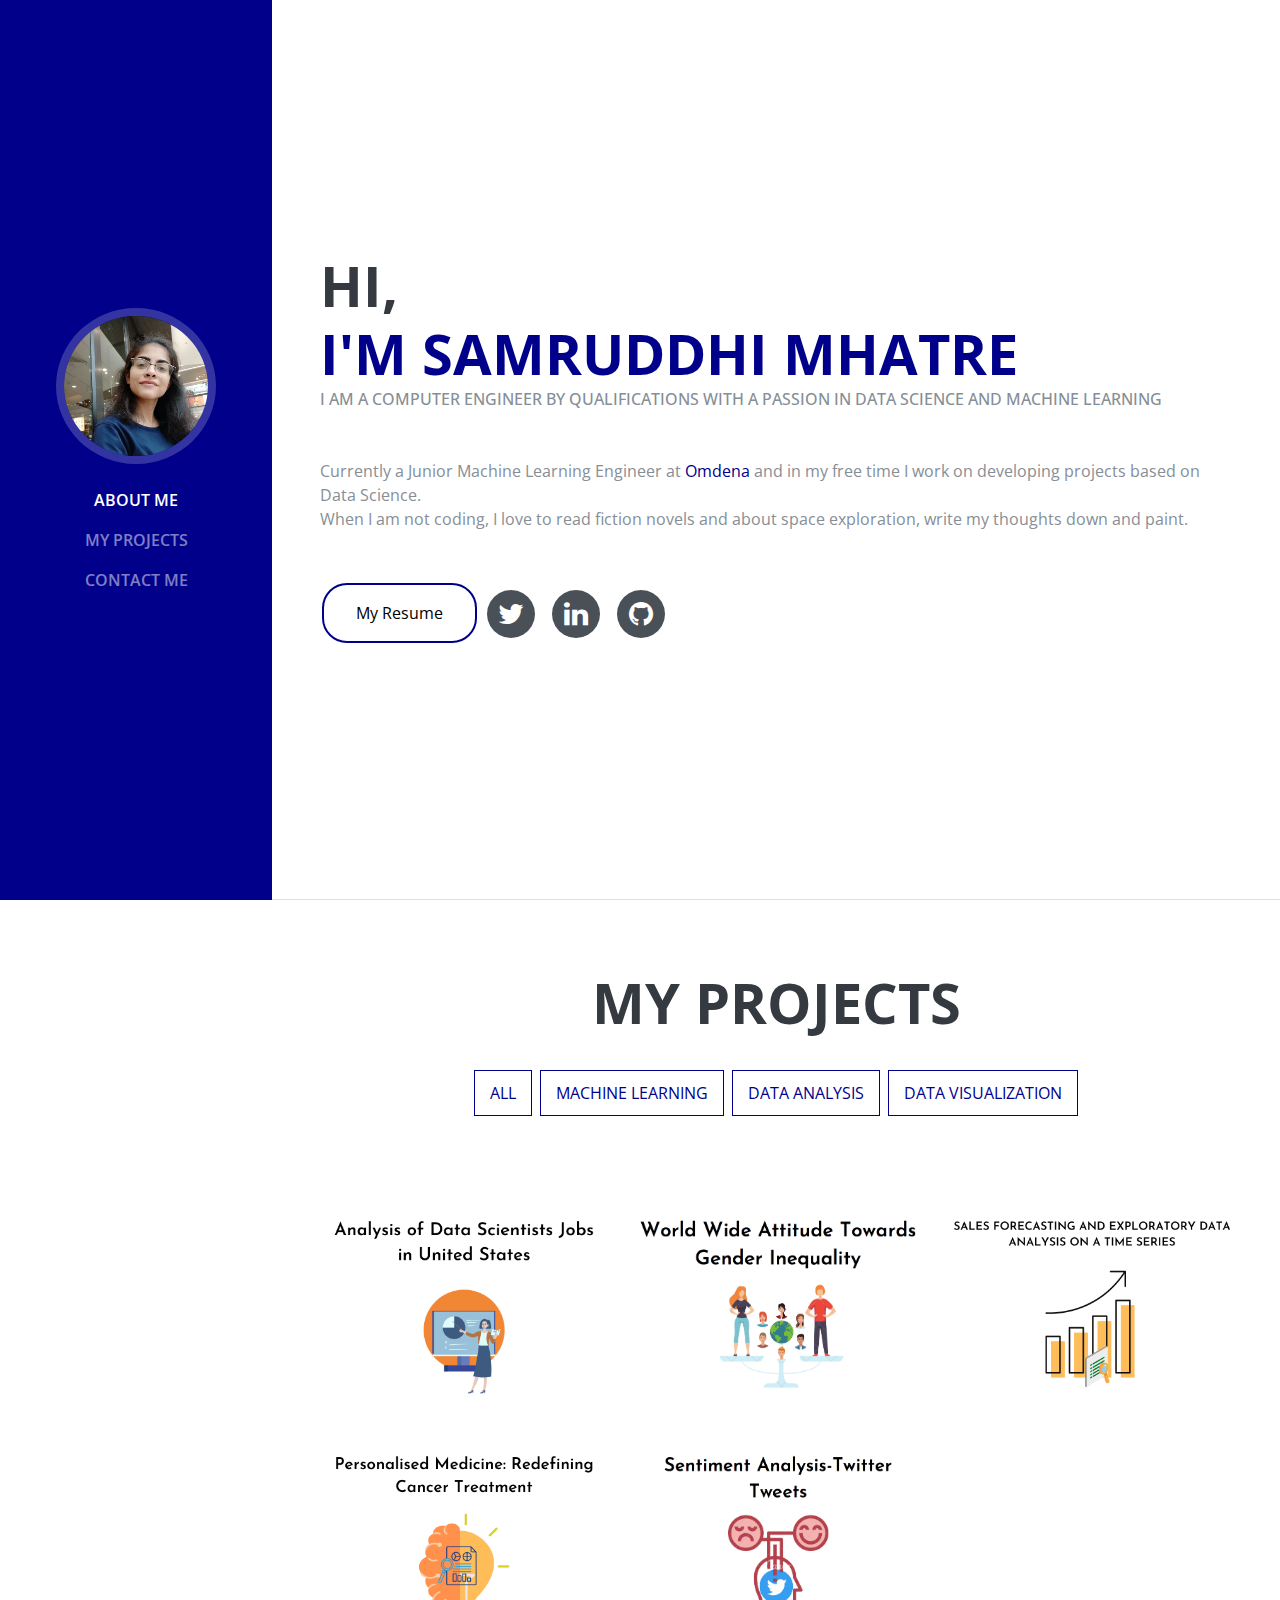
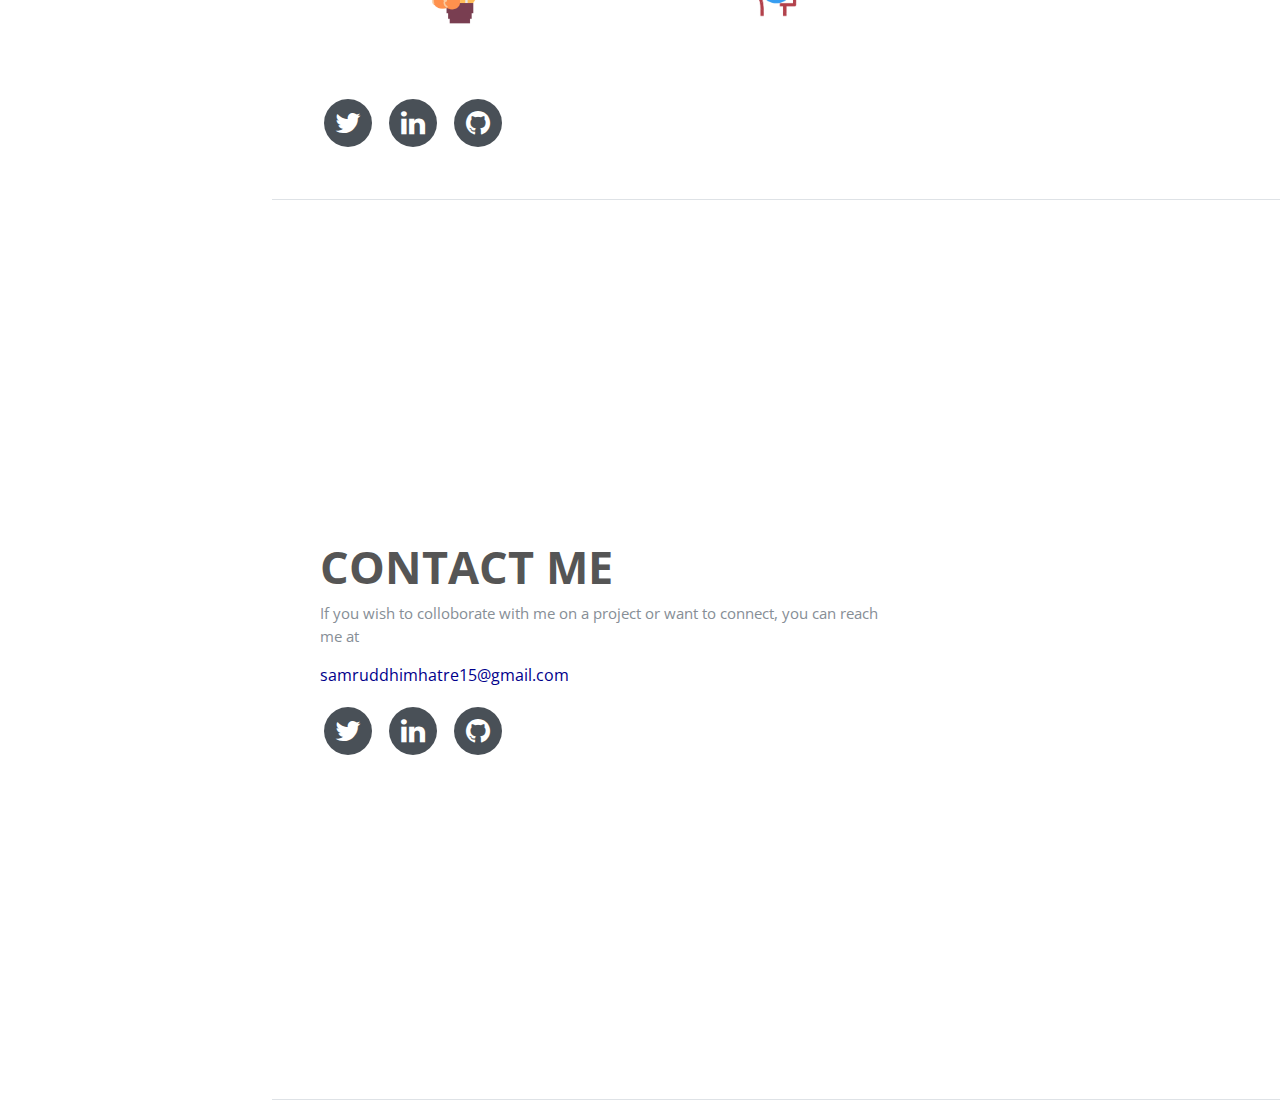
==== commit 4aab51ea: "Update index.html" ====
--- a/index.html
+++ b/index.html
@@ -71,15 +71,19 @@
     ======================================================-->
       <section class="resume-section p-3 p-lg-5 d-flex d-column" id="about">
           <div class="my-auto" >
-              <!-- <img src="img/logo-s.png" class="img-fluid mb-3" alt=""> -->
-              <h1 class="mb-0">Samruddhi
-                <span class="text-primary">Mhatre</span>
-              </h1>
-              <div class="subheading mb-5">Exploring way through data while making positive impacts in organisations 
+              
+              <h2 class="mb-0">Hi,<br>
+                <span class="text-primary">I'm Samruddhi Mhatre</span>
+              </h2>
+
+              <div class="subheading mb-5">I am a Computer Engineer by qualifications with a passion in Data Science and Machine Learning 
                   <!-- <a href="#">THEMSBIT</a> -->
-              </div>
-              <p class="mb-5" style="max-width: 500px;" >I am currently a Junior Machine Learning Engineer at <a href="https://omdena.com">Omdena</a> and in my free time I work on developing projects based on Data Science. </p>
-              <br>
+
+              </div>
+
+              <div class="mb-5">Currently a Junior Machine Learning Engineer at <a href="https://omdena.com">Omdena</a> and in my free time I work on developing projects based on Data Science. <br>When I am not coding, I love to read fiction novels and about space exploration, write my thoughts down and paint. </div>
+            
+              
               <ul class="list-inline list-social-icons mb-0">
                   <!-- <li class="list-inline-item">
                       <a href="#">
@@ -127,6 +131,7 @@
               
 
           </div>
+
 
 
       </section>
--- a/css/style.css
+++ b/css/style.css
@@ -20,14 +20,14 @@
 h4,
 h5,
 h6 {
-    font-family: 'Saira Extra Condensed', serif;
+    font-family: 'Open Sans', serif;
     font-weight: 700;
     text-transform: uppercase;
     color: #343a40;
 }
 
 h1 {
-    font-size: 6rem;
+    font-size: 4rem;
     line-height: 5.5rem;
 }
 
@@ -48,8 +48,8 @@
 .subheading {
     text-transform: uppercase;
     font-weight: 500;
-    font-family: 'Saira Extra Condensed', serif;
-    font-size: 1.35rem;
+    font-family: 'Open Sans', serif;
+    font-size: 1.00rem;
 }
 
 /*==================================================
@@ -74,6 +74,43 @@
   .list-icons .list-inline-item i:hover {
       color: #00008b;
   }
+
+
+
+.button {
+  background-color: #00008b; /* Green */
+  border: none;
+
+  color: white;
+  padding: 16px 32px;
+  text-align: center;
+  text-decoration: none;
+  display: inline-block;
+  font-size: 16px;
+  margin: 4px 2px;
+  transition-duration: 0.4s;
+  cursor: pointer;
+}
+
+.button2 {
+  background-color: white; 
+  color: black; 
+  border: 2px solid #00008b;
+  border-radius: 25px;
+}
+
+.button2:hover {
+  background-color: #00008b;
+  color: #ffffff;
+  border-radius: 25px;
+
+}
+
+/*
+.button1 {border-radius: 2px;}
+.button2 {border-radius: 4px;}
+.button3 {border-radius: 8px;}
+.button4 {border-radius: 12px;}*/
 
 /*==================================================
                     NAV-BAR
